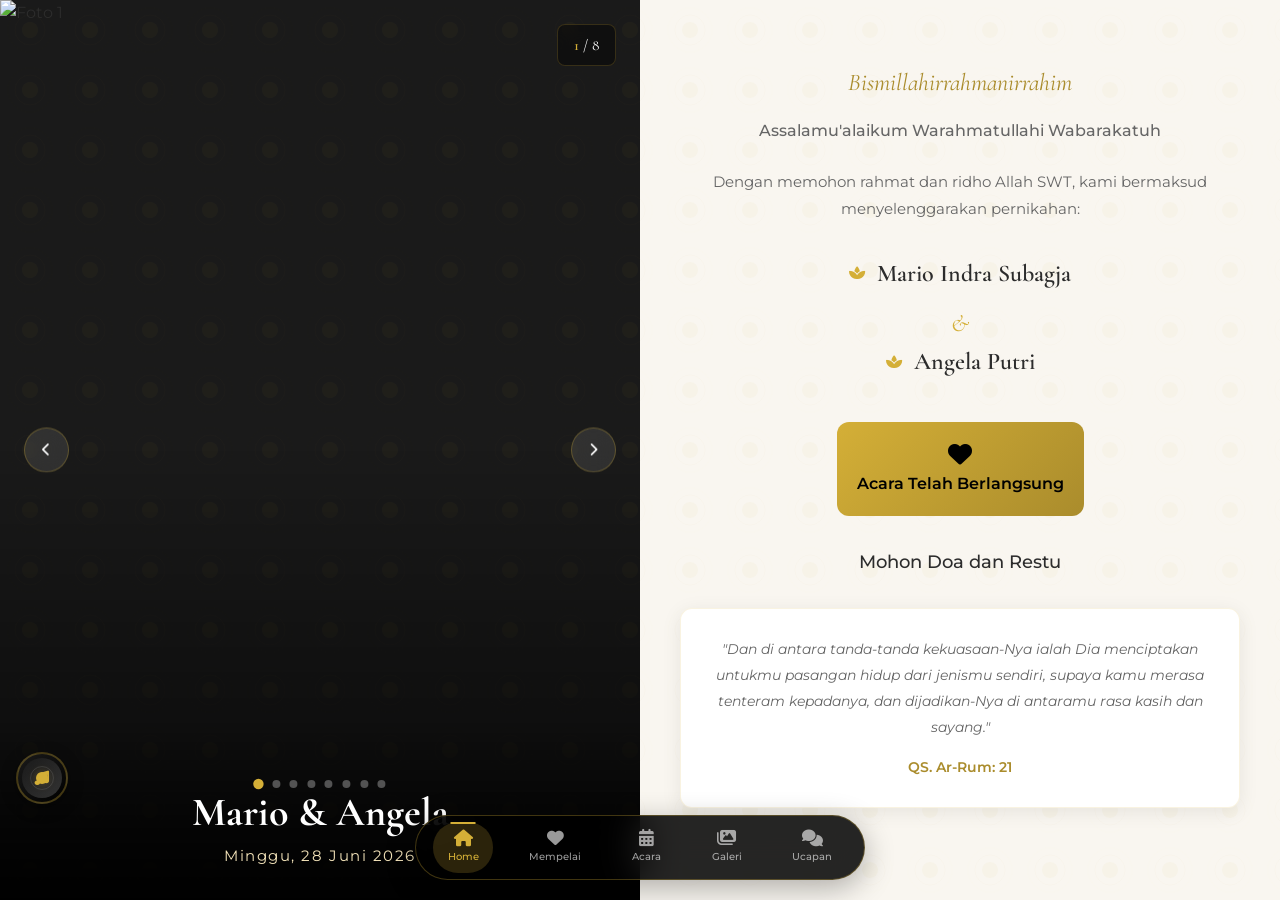
==== dashboard.html @ e8b64705 "Add files via upload" ====
<!doctype html>
<html lang="id">
  <head>
    <meta charset="UTF-8" />
    <meta name="viewport" content="width=device-width, initial-scale=1.0" />
    <title>Undangan Pernikahan - Mario & Angela</title>
    <link rel="preconnect" href="https://fonts.googleapis.com" />
    <link rel="preconnect" href="https://fonts.gstatic.com" crossorigin />
    <link href="https://fonts.googleapis.com/css2?family=Cormorant+Garamond:ital,wght@0,400;0,500;0,600;0,700;1,400;1,500&family=Montserrat:wght@300;400;500;600&display=swap" rel="stylesheet" />
    <link rel="stylesheet" href="https://cdnjs.cloudflare.com/ajax/libs/font-awesome/6.5.1/css/all.min.css" />
    <link rel="stylesheet" href="style.css" />
  </head>
  <body class="dashboard-page">
    <!-- Split Screen Container -->
    <div class="split-container">
      <!-- LEFT SIDE - SLIDESHOW -->
      <aside class="slideshow-panel">
        <div class="slideshow-container" id="slideshow"></div>

        <!-- Navigation Arrows -->
        <button class="slide-nav slide-prev" id="prevSlide" aria-label="Previous slide">
          <i class="fa-solid fa-chevron-left"></i>
        </button>
        <button class="slide-nav slide-next" id="nextSlide" aria-label="Next slide">
          <i class="fa-solid fa-chevron-right"></i>
        </button>

        <!-- Dots Navigation -->
        <div class="slide-dots" id="slideDots"></div>

        <!-- Slide Counter -->
        <div class="slide-counter" id="slideCounter"><span class="current">1</span> / <span class="total">8</span></div>

        <!-- INFO OVERLAY -->
        <div class="slideshow-info">
          <h2 class="info-names">Mario & Angela</h2>
          <p class="info-date">Minggu, 28 Juni 2026</p>
        </div>

        <!-- Overlay -->
        <div class="slideshow-overlay"></div>
      </aside>

      <!-- RIGHT SIDE - SCROLLABLE CONTENT -->
      <main class="content-panel" id="contentPanel">
        <!-- SECTION 1: HOME -->
        <section class="section section-home" id="home">
          <div class="section-inner">
            <div class="home-header reveal">
              <p class="home-bismillah">Bismillahirrahmanirrahim</p>
              <p class="home-salam">Assalamu'alaikum Warahmatullahi Wabarakatuh</p>
            </div>

            <div class="home-intro reveal reveal-delay-1">
              <p>Dengan memohon rahmat dan ridho Allah SWT, kami bermaksud menyelenggarakan pernikahan:</p>
            </div>

            <div class="home-couple reveal reveal-delay-2">
              <div class="couple-name-item">
                <span class="flower-icon"><i class="fa-solid fa-spa"></i></span>
                <span class="name-text">Mario Indra Subagja</span>
              </div>
              <span class="couple-ampersand">&</span>
              <div class="couple-name-item">
                <span class="flower-icon"><i class="fa-solid fa-spa"></i></span>
                <span class="name-text">Angela Putri</span>
              </div>
            </div>

            <div class="home-countdown reveal reveal-delay-3" id="countdown">
              <div class="countdown-item">
                <span class="countdown-value" id="countDays">00</span>
                <span class="countdown-label">Hari</span>
              </div>
              <div class="countdown-item">
                <span class="countdown-value" id="countHours">00</span>
                <span class="countdown-label">Jam</span>
              </div>
              <div class="countdown-item">
                <span class="countdown-value" id="countMinutes">00</span>
                <span class="countdown-label">Menit</span>
              </div>
              <div class="countdown-item">
                <span class="countdown-value" id="countSeconds">00</span>
                <span class="countdown-label">Detik</span>
              </div>
            </div>

            <div class="home-restu reveal reveal-delay-4">
              <p class="restu-text">Mohon Doa dan Restu</p>
            </div>

            <div class="home-verse reveal reveal-delay-5">
              <blockquote>
                <p>"Dan di antara tanda-tanda kekuasaan-Nya ialah Dia menciptakan untukmu pasangan hidup dari jenismu sendiri, supaya kamu merasa tenteram kepadanya, dan dijadikan-Nya di antaramu rasa kasih dan sayang."</p>
                <cite>QS. Ar-Rum: 21</cite>
              </blockquote>
            </div>
          </div>
        </section>

        <!-- SECTION 2: MEMPELAI (VERTICAL LAYOUT) -->
        <section class="section section-couple" id="couple">
          <div class="section-inner">
            <h2 class="section-title reveal">Mempelai</h2>

            <!-- Mempelai Pria -->
            <div class="couple-vertical reveal reveal-delay-1">
              <h3 class="couple-name">MARIO INDRA SUBAGJA</h3>
              <p class="couple-parents">Putra dari</p>
              <p class="couple-parents">Bapak Hendra Subagja <span class="ampersand">&</span> Ibu Dewi Sartika</p>
              <p class="couple-sibling">Anak ke-1 dari 2 bersaudara</p>
              <div class="couple-photo-wrapper">
                <div class="couple-photo">
                  <img src="https://images.unsplash.com/photo-1507003211169-0a1dd7228f2d?w=300&h=300&fit=crop&crop=face" alt="Mario Indra Subagja" loading="lazy" />
                </div>
              </div>
            </div>

            <!-- Flower Divider -->
            <div class="couple-divider reveal reveal-delay-2">
              <i class="fa-solid fa-spa"></i>
            </div>

            <!-- Mempelai Wanita -->
            <div class="couple-vertical reveal reveal-delay-3">
              <h3 class="couple-name">ANGELA PUTRI</h3>
              <p class="couple-parents">Putri dari</p>
              <p class="couple-parents">Bapak Budiman <span class="ampersand">&</span> Ibu Ratna Sari</p>
              <p class="couple-sibling">Anak ke-1 dari 2 bersaudara</p>
              <div class="couple-photo-wrapper">
                <div class="couple-photo">
                  <img src="https://images.unsplash.com/photo-1494790108377-be9c29b29330?w=300&h=300&fit=crop&crop=face" alt="Angela Putri" loading="lazy" />
                </div>
              </div>
            </div>
          </div>
        </section>

        <!-- SECTION 3: ACARA -->
        <section class="section section-events" id="events">
          <div class="section-inner">
            <h2 class="section-title reveal">Jadwal Acara</h2>

            <div class="events-grid">
              <!-- Akad Nikah -->
              <div class="event-card reveal reveal-delay-1">
                <div class="event-icon">
                  <i class="fa-solid fa-mosque"></i>
                </div>
                <h3 class="event-name">Akad Nikah</h3>
                <div class="event-detail">
                  <p><i class="fa-regular fa-calendar"></i> Minggu</p>
                  <p class="event-date">28 Juni 2026</p>
                  <p><i class="fa-regular fa-clock"></i> 06:00 - 10:00 WIB</p>
                  <p><i class="fa-solid fa-location-dot"></i> Gedung Serbaguna Jakarta</p>
                </div>
                <div class="event-dress"><i class="fa-solid fa-shirt"></i> Busana Muslim / Sopan</div>
                <a href="https://calendar.google.com/calendar/render?action=TEMPLATE&text=Akad+Nikah+Mario+%26+Angela&dates=20260628T010000Z/20260628T030000Z" target="_blank" class="btn-secondary">
                  <i class="fa-regular fa-calendar-plus"></i>
                  <span>Google Calendar</span>
                </a>
              </div>

              <!-- Resepsi -->
              <div class="event-card reveal reveal-delay-2">
                <div class="event-icon">
                  <i class="fa-solid fa-champagne-glasses"></i>
                </div>
                <h3 class="event-name">Resepsi</h3>
                <div class="event-detail">
                  <p><i class="fa-regular fa-calendar"></i> Minggu</p>
                  <p class="event-date">28 Juni 2026</p>
                  <p><i class="fa-regular fa-clock"></i> 10:00 - Selesai WIB</p>
                  <p><i class="fa-solid fa-location-dot"></i> Gedung Serbaguna Jakarta</p>
                </div>
                <div class="event-dress"><i class="fa-solid fa-shirt"></i> Busana Muslim / Sopan</div>
                <a href="https://calendar.google.com/calendar/render?action=TEMPLATE&text=Resepsi+Pernikahan+Mario+%26+Angela&dates=20260628T030000Z/20260628T070000Z" target="_blank" class="btn-secondary">
                  <i class="fa-regular fa-calendar-plus"></i>
                  <span>Google Calendar</span>
                </a>
              </div>
            </div>
          </div>
        </section>

        <!-- SECTION 4: GALLERY (MASONRY) -->
        <section class="section section-gallery" id="gallery">
          <div class="section-inner">
            <h2 class="section-title reveal">Galeri Foto</h2>

            <div class="gallery-masonry reveal reveal-delay-1" id="galleryGrid"></div>
          </div>
        </section>

        <!-- SECTION 5: RSVP & UCAPAN -->
        <section class="section section-rsvp" id="rsvp">
          <div class="section-inner">
            <h2 class="section-title reveal">Ucapan & Konfirmasi</h2>

            <!-- RSVP Form -->
            <form class="rsvp-form reveal reveal-delay-1" id="rsvpForm">
              <div class="form-group">
                <input type="text" id="guestName" name="guestName" placeholder=" " required minlength="3" />
                <label for="guestName">Nama Lengkap</label>
              </div>

              <div class="form-group">
                <select id="attendance" name="attendance" required>
                  <option value="" disabled selected></option>
                  <option value="Hadir">Hadir</option>
                  <option value="Tidak Hadir">Tidak Hadir</option>
                  <option value="Masih Ragu">Masih Ragu</option>
                </select>
                <label for="attendance">Konfirmasi Kehadiran</label>
              </div>

              <div class="form-group">
                <textarea id="message" name="message" rows="4" placeholder=" " required></textarea>
                <label for="message">Ucapan & Doa</label>
              </div>

              <button type="submit" class="btn-whatsapp">
                <i class="fa-brands fa-whatsapp"></i>
                <span>Kirim via WhatsApp</span>
              </button>
            </form>

            <!-- Wishes List -->
            <div class="wishes-container reveal reveal-delay-2">
              <h3 class="wishes-title">Ucapan Terbaru</h3>
              <div class="wishes-list" id="wishesList"></div>
            </div>
          </div>
        </section>

        <!-- SECTION 6: LOCATION -->
        <section class="section section-location" id="location">
          <div class="section-inner">
            <h2 class="section-title reveal">Lokasi Acara</h2>

            <div class="location-card reveal reveal-delay-1">
              <div class="location-address">
                <h3><i class="fa-solid fa-map-marker-alt"></i> Gedung Serbaguna Jakarta</h3>
                <p>Jl. Gatot Subroto No. 123<br />Jakarta Selatan<br />DKI Jakarta</p>
              </div>

              <div class="location-info">
                <div class="info-item">
                  <i class="fa-solid fa-car"></i>
                  <span>Tersedia area parkir luas</span>
                </div>
                <div class="info-item">
                  <i class="fa-solid fa-road"></i>
                  <span>Akses mudah dijangkau</span>
                </div>
              </div>

              <div class="location-map">
                <iframe
                  src="https://www.google.com/maps/embed?pb=!1m18!1m12!1m3!1d3966.2902766890176!2d106.79883247499241!3d-6.224338993769807!2m3!1f0!2f0!3f0!3m2!1i1024!2i768!4f13.1!3m3!1m2!1s0x2e69f14e0e7a77a3%3A0x5027a76e356a2d0!2sJl.%20Gatot%20Subroto%2C%20Jakarta!5e0!3m2!1sid!2sid!4v1700000000000!5m2!1sid!2sid"
                  width="100%"
                  height="250"
                  style="border: 0; border-radius: 12px"
                  allowfullscreen=""
                  loading="lazy"
                  referrerpolicy="no-referrer-when-downgrade"
                ></iframe>
              </div>

              <a href="#" id="mapsLink" target="_blank" class="btn-primary btn-full">
                <i class="fa-solid fa-directions"></i>
                <span>Buka di Google Maps</span>
              </a>
            </div>
          </div>
        </section>

        <!-- FOOTER -->
        <footer class="dashboard-footer">
          <div class="footer-content">
            <p class="footer-thanks">Terima kasih atas doa dan restunya</p>
            <p class="footer-names">Mario & Angela</p>
            <p class="footer-year">2026</p>
          </div>
        </footer>
      </main>
    </div>

    <!-- Music Player -->
    <div class="music-player" id="musicPlayer">
      <button class="music-btn" id="musicToggle" aria-label="Toggle music">
        <div class="vinyl-disc">
          <div class="vinyl-groove"></div>
          <div class="vinyl-center"></div>
        </div>
        <i class="fa-solid fa-music music-icon" id="musicIcon"></i>
      </button>
    </div>

    <!-- Audio Element -->
    <audio id="bgMusic" loop>
      <source src="https://www.soundhelix.com/examples/mp3/SoundHelix-Song-1.mp3" type="audio/mpeg" />
    </audio>

    <!-- Lightbox -->
    <div class="lightbox" id="lightbox">
      <button class="lightbox-close" id="lightboxClose">
        <i class="fa-solid fa-xmark"></i>
      </button>
      <button class="lightbox-nav lightbox-prev" id="lightboxPrev">
        <i class="fa-solid fa-chevron-left"></i>
      </button>
      <img src="" alt="Gallery Image" id="lightboxImg" />
      <button class="lightbox-nav lightbox-next" id="lightboxNext">
        <i class="fa-solid fa-chevron-right"></i>
      </button>
    </div>

    <!-- BOTTOM NAVIGATION -->
    <nav class="bottom-nav" id="bottomNav">
      <a href="#home" class="nav-item active" data-target="home">
        <i class="fa-solid fa-house"></i>
        <span>Home</span>
      </a>
      <a href="#couple" class="nav-item" data-target="couple">
        <i class="fa-solid fa-heart"></i>
        <span>Mempelai</span>
      </a>
      <a href="#events" class="nav-item" data-target="events">
        <i class="fa-solid fa-calendar-days"></i>
        <span>Acara</span>
      </a>
      <a href="#gallery" class="nav-item" data-target="gallery">
        <i class="fa-solid fa-images"></i>
        <span>Galeri</span>
      </a>
      <a href="#rsvp" class="nav-item" data-target="rsvp">
        <i class="fa-solid fa-comments"></i>
        <span>Ucapan</span>
      </a>
    </nav>

    <script src="script.js"></script>
  </body>
</html>
---- style.css ----
/* ========================================
   CSS VARIABLES
======================================== */
:root {
  --gold: #d4af37;
  --gold-light: #f4e4ba;
  --gold-dark: #aa8c2c;
  --gold-glow: rgba(212, 175, 55, 0.3);

  --blush: #f5e6e8;
  --blush-dark: #f0d4d4;
  --cream: #f9f6f0;
  --cream-dark: #f0ebe0;

  --white: #ffffff;
  --charcoal: #2c2c2c;
  --gray: #666666;
  --gray-light: #999999;
  --dark: #1a1a1a;

  --shadow-soft: 0 4px 20px rgba(0, 0, 0, 0.08);
  --shadow-medium: 0 8px 30px rgba(0, 0, 0, 0.12);
  --shadow-gold: 0 4px 20px rgba(212, 175, 55, 0.25);

  --radius-sm: 8px;
  --radius-md: 12px;
  --radius-lg: 16px;
  --radius-xl: 24px;

  --transition-fast: 0.2s ease;
  --transition-normal: 0.3s ease;
  --transition-slow: 0.5s ease;
}

/* ========================================
   RESET & BASE STYLES
======================================== */
*,
*::before,
*::after {
  margin: 0;
  padding: 0;
  box-sizing: border-box;
}

html {
  scroll-behavior: smooth;
}

body {
  font-family: "Montserrat", sans-serif;
  font-weight: 400;
  line-height: 1.6;
  color: var(--charcoal);
  background-color: var(--white);
  overflow-x: hidden;
}

h1,
h2,
h3,
h4,
h5,
h6 {
  font-family: "Cormorant Garamond", serif;
  font-weight: 600;
  line-height: 1.2;
}

img {
  max-width: 100%;
  height: auto;
  display: block;
}

a {
  text-decoration: none;
  color: inherit;
  transition: var(--transition-normal);
}

button {
  font-family: inherit;
  cursor: pointer;
  border: none;
  background: none;
}

input,
textarea,
select {
  font-family: inherit;
  font-size: inherit;
}

/* ========================================
   COVER PAGE (INDEX.HTML)
======================================== */
.cover-page {
  min-height: 100vh;
  display: flex;
  align-items: center;
  justify-content: center;
  background: linear-gradient(135deg, var(--blush) 0%, var(--blush-dark) 100%);
  position: relative;
  overflow: hidden;
}

/* Flower Decorations SVG */
.flower-decor {
  position: absolute;
  width: 250px;
  height: 250px;
  background-size: contain;
  background-repeat: no-repeat;
  opacity: 0.7;
  pointer-events: none;
  z-index: 1;
}

.flower-top-left {
  top: -30px;
  left: -30px;
  background-image: url("data:image/svg+xml,%3Csvg xmlns='http://www.w3.org/2000/svg' viewBox='0 0 200 200'%3E%3Cg fill='%23D4AF37' opacity='0.4'%3E%3Cpath d='M100 20c-15 30-5 60 20 80-25-5-55 5-80 30 30-15 60-5 80 20-5-25 5-55 30-80-15 30-5 60 20 80-25-5-55 5-80 30 30-15 60-5 80 20'/%3E%3Ccircle cx='100' cy='100' r='15'/%3E%3C/g%3E%3C/svg%3E");
  transform: rotate(-15deg);
}

.flower-bottom-right {
  bottom: -30px;
  right: -30px;
  background-image: url("data:image/svg+xml,%3Csvg xmlns='http://www.w3.org/2000/svg' viewBox='0 0 200 200'%3E%3Cg fill='%23D4AF37' opacity='0.4'%3E%3Cpath d='M100 20c-15 30-5 60 20 80-25-5-55 5-80 30 30-15 60-5 80 20-5-25 5-55 30-80-15 30-5 60 20 80-25-5-55 5-80 30 30-15 60-5 80 20'/%3E%3Ccircle cx='100' cy='100' r='15'/%3E%3C/g%3E%3C/svg%3E");
  transform: rotate(165deg);
}

.cover-container {
  position: relative;
  z-index: 10;
  text-align: center;
  padding: 2rem;
  width: 100%;
  max-width: 500px;
  margin: auto;
}

.cover-content {
  padding: 3rem 2.5rem;
  animation: fadeSlideUp 1s ease-out forwards;
}

@keyframes fadeSlideUp {
  from {
    opacity: 0;
    transform: translateY(40px);
  }
  to {
    opacity: 1;
    transform: translateY(0);
  }
}

.cover-save-date {
  font-size: 12px;
  letter-spacing: 4px;
  text-transform: uppercase;
  color: var(--gray);
  margin-bottom: 1.5rem;
  font-weight: 500;
}

.cover-names {
  font-size: clamp(2.5rem, 8vw, 4rem);
  font-weight: 700;
  color: var(--charcoal);
  margin-bottom: 1rem;
  letter-spacing: 0.05em;
}

.cover-date {
  font-family: "Cormorant Garamond", serif;
  font-size: clamp(2rem, 6vw, 3rem);
  font-weight: 700;
  color: var(--gold);
  margin-bottom: 1.5rem;
}

.cover-details {
  margin-bottom: 2rem;
}

.cover-time,
.cover-location {
  font-size: 0.95rem;
  color: var(--gray);
  margin-bottom: 0.5rem;
  display: flex;
  align-items: center;
  justify-content: center;
  gap: 0.5rem;
}

.cover-time i,
.cover-location i {
  color: var(--gold);
  font-size: 0.9rem;
}

.cover-divider {
  display: flex;
  align-items: center;
  justify-content: center;
  gap: 1rem;
  margin-bottom: 2rem;
}

.divider-line {
  width: 40px;
  height: 1px;
  background: var(--gold);
}

.divider-icon {
  color: var(--gold);
  font-size: 1rem;
}

.btn-open-invitation {
  display: inline-flex;
  align-items: center;
  gap: 0.75rem;
  padding: 1rem 2.5rem;
  background: linear-gradient(135deg, var(--gold) 0%, var(--gold-dark) 100%);
  color: #000;
  font-size: 0.95rem;
  font-weight: 600;
  border-radius: 50px;
  box-shadow: var(--shadow-gold);
  transition: all var(--transition-normal);
  position: relative;
  overflow: hidden;
}

.btn-open-invitation::before {
  content: "";
  position: absolute;
  top: 0;
  left: -100%;
  width: 100%;
  height: 100%;
  background: linear-gradient(90deg, transparent, rgba(255, 255, 255, 0.4), transparent);
  transition: left 0.5s ease;
}

.btn-open-invitation:hover::before {
  left: 100%;
}

.btn-open-invitation:hover {
  transform: translateY(-3px);
  box-shadow: 0 8px 25px rgba(212, 175, 55, 0.4);
}

/* ========================================
   DASHBOARD PAGE
======================================== */
.dashboard-page {
  overflow: hidden;
}

.split-container {
  height: 100vh;
  display: flex;
  width: 100%;
  overflow: hidden;
}

/* ========================================
   SLIDESHOW PANEL (LEFT SIDE)
======================================== */
.slideshow-panel {
  width: 50%;
  height: 100vh;
  position: relative;
  flex-shrink: 0;
  background: var(--dark);
  overflow: hidden;
}

.slideshow-container {
  width: 100%;
  height: 100%;
  position: relative;
}

.slide {
  position: absolute;
  inset: 0;
  opacity: 0;
  transition: opacity 1s ease;
}

.slide.active {
  opacity: 1;
}

.slide img {
  width: 100%;
  height: 100%;
  object-fit: cover;
  object-position: center;
  animation: kenBurns 12s ease-in-out infinite alternate;
}

@keyframes kenBurns {
  0% {
    transform: scale(1);
  }
  100% {
    transform: scale(1.1);
  }
}

.slideshow-overlay {
  position: absolute;
  inset: 0;
  background: linear-gradient(to top, rgba(0, 0, 0, 0.7) 0%, transparent 50%);
  z-index: 2;
}

.slide-nav {
  position: absolute;
  top: 50%;
  transform: translateY(-50%);
  width: 45px;
  height: 45px;
  background: rgba(255, 255, 255, 0.1);
  backdrop-filter: blur(10px);
  border: 1px solid rgba(212, 175, 55, 0.3);
  border-radius: 50%;
  color: var(--white);
  font-size: 0.85rem;
  display: flex;
  align-items: center;
  justify-content: center;
  transition: all var(--transition-normal);
  z-index: 10;
}

.slide-nav:hover {
  background: rgba(212, 175, 55, 0.2);
  border-color: var(--gold);
}

.slide-prev {
  left: 1.5rem;
}
.slide-next {
  right: 1.5rem;
}

.slide-dots {
  position: absolute;
  bottom: 7rem;
  left: 50%;
  transform: translateX(-50%);
  display: flex;
  gap: 0.6rem;
  z-index: 10;
}

.slide-dot {
  width: 8px;
  height: 8px;
  background: rgba(255, 255, 255, 0.3);
  border-radius: 50%;
  cursor: pointer;
  transition: all var(--transition-normal);
  border: none;
}

.slide-dot.active {
  background: var(--gold);
  transform: scale(1.3);
}

.slide-counter {
  position: absolute;
  top: 1.5rem;
  right: 1.5rem;
  font-family: "Cormorant Garamond", serif;
  font-size: 0.95rem;
  color: var(--white);
  background: rgba(0, 0, 0, 0.4);
  backdrop-filter: blur(10px);
  padding: 0.5rem 1rem;
  border-radius: var(--radius-sm);
  border: 1px solid rgba(212, 175, 55, 0.2);
  z-index: 10;
}

.slide-counter .current {
  color: var(--gold);
  font-weight: 600;
}

.slideshow-info {
  position: absolute;
  bottom: 0;
  left: 0;
  width: 100%;
  padding: 4rem 2rem 2rem;
  background: linear-gradient(to top, rgba(0, 0, 0, 0.9) 0%, transparent 100%);
  z-index: 5;
  text-align: center;
}

.slideshow-info .info-names {
  font-family: "Cormorant Garamond", serif;
  font-size: clamp(1.75rem, 3.5vw, 2.5rem);
  font-weight: 700;
  margin-bottom: 0.5rem;
  color: var(--white);
}

.slideshow-info .info-date {
  font-size: 0.95rem;
  letter-spacing: 0.1em;
  color: var(--gold-light);
}

/* ========================================
   CONTENT PANEL (RIGHT SIDE) - WITH PATTERN
======================================== */
.content-panel {
  width: 50%;
  height: 100vh;
  background-color: var(--cream);
  overflow-y: auto;
  overflow-x: hidden;
  scroll-behavior: smooth;
  display: flex;
  flex-direction: column;
  position: relative;
}

/* FLOWER PATTERN BACKGROUND */
.content-panel::before {
  content: "";
  position: fixed;
  inset: 0;
  background-image: url("data:image/svg+xml,%3Csvg xmlns='http://www.w3.org/2000/svg' width='60' height='60' viewBox='0 0 60 60'%3E%3Ccircle cx='30' cy='30' r='8' fill='%23D4AF37' fill-opacity='0.04'/%3E%3Ccircle cx='30' cy='30' r='15' fill='none' stroke='%23D4AF37' stroke-opacity='0.04' stroke-width='0.5'/%3E%3Ccircle cx='30' cy='30' r='22' fill='none' stroke='%23D4AF37' stroke-opacity='0.02' stroke-width='0.3'/%3E%3C/svg%3E");
  background-repeat: repeat;
  pointer-events: none;
  z-index: 0;
}

.section {
  padding: 4rem 2.5rem;
  flex-shrink: 0;
  display: flex;
  flex-direction: column;
  justify-content: center;
  position: relative;
  z-index: 1;
}

.section-inner {
  max-width: 560px;
  margin: 0 auto;
  width: 100%;
}

.section-title {
  font-size: clamp(1.75rem, 4vw, 2.25rem);
  text-align: center;
  margin-bottom: 2.5rem;
  color: var(--charcoal);
  position: relative;
}

.section-title::after {
  content: "";
  display: block;
  width: 50px;
  height: 2px;
  background: linear-gradient(to right, transparent, var(--gold), transparent);
  margin: 0.75rem auto 0;
}

/* ========================================
   HOME SECTION
======================================== */
.section-home {
  text-align: center;
}

.home-bismillah {
  font-family: "Cormorant Garamond", serif;
  font-size: 1.5rem;
  color: var(--gold-dark);
  margin-bottom: 1rem;
  font-style: italic;
}

.home-salam {
  font-size: 1rem;
  color: var(--gray);
  margin-bottom: 1.5rem;
  font-weight: 500;
}

.home-intro {
  margin-bottom: 2rem;
}

.home-intro p {
  font-size: 0.95rem;
  color: var(--gray);
  line-height: 1.8;
}

.home-couple {
  margin-bottom: 2.5rem;
}

.couple-name-item {
  display: flex;
  align-items: center;
  justify-content: center;
  gap: 0.75rem;
  margin-bottom: 0.75rem;
}

.flower-icon {
  color: var(--gold);
  font-size: 0.9rem;
}

.name-text {
  font-family: "Cormorant Garamond", serif;
  font-size: 1.5rem;
  font-weight: 600;
  color: var(--charcoal);
}

.couple-ampersand {
  font-family: "Cormorant Garamond", serif;
  font-size: 1.5rem;
  color: var(--gold);
  font-style: italic;
  margin: 0.5rem 0;
}

/* Countdown */
.home-countdown {
  display: flex;
  justify-content: center;
  gap: 0.75rem;
  margin-bottom: 2rem;
  flex-wrap: wrap;
}

.countdown-item {
  display: flex;
  flex-direction: column;
  align-items: center;
  background: var(--white);
  padding: 1.25rem 1rem;
  border-radius: var(--radius-md);
  box-shadow: var(--shadow-soft);
  min-width: 70px;
  border: 1px solid rgba(212, 175, 55, 0.2);
}

.countdown-value {
  font-family: "Cormorant Garamond", serif;
  font-size: 2rem;
  font-weight: 700;
  color: var(--gold-dark);
  line-height: 1;
}

.countdown-label {
  font-size: 0.65rem;
  color: var(--gray-light);
  text-transform: uppercase;
  letter-spacing: 0.1em;
  margin-top: 0.35rem;
}

.home-restu {
  margin-bottom: 2rem;
}

.restu-text {
  font-size: 1.1rem;
  color: var(--charcoal);
  font-weight: 500;
}

.home-verse {
  background: var(--white);
  padding: 1.75rem 2rem;
  border-radius: var(--radius-md);
  box-shadow: var(--shadow-soft);
  border: 1px solid rgba(212, 175, 55, 0.15);
}

.home-verse blockquote p {
  font-style: italic;
  color: var(--gray);
  line-height: 1.8;
  font-size: 0.9rem;
}

.home-verse cite {
  display: block;
  margin-top: 1rem;
  font-style: normal;
  color: var(--gold-dark);
  font-weight: 600;
  font-size: 0.85rem;
}

/* ========================================
   COUPLE SECTION - VERTICAL LAYOUT
======================================== */
.section-couple {
  text-align: center;
}

.couple-vertical {
  margin-bottom: 2rem;
}

.couple-vertical .couple-name {
  font-size: 1.4rem;
  font-weight: 700;
  color: var(--charcoal);
  margin-bottom: 0.75rem;
  letter-spacing: 0.05em;
}

.couple-vertical .couple-parents {
  font-size: 0.9rem;
  color: var(--gray);
  margin-bottom: 0.35rem;
}

.couple-vertical .couple-parents .ampersand {
  color: var(--gold);
  font-family: "Cormorant Garamond", serif;
  font-style: italic;
  font-weight: 600;
}

.couple-vertical .couple-sibling {
  font-size: 0.8rem;
  color: var(--gray-light);
  margin-bottom: 1.25rem;
}

.couple-photo-wrapper {
  display: flex;
  justify-content: center;
}

.couple-photo {
  width: 130px;
  height: 130px;
  border-radius: 50%;
  overflow: hidden;
  border: 4px solid var(--gold);
  outline: 2px solid var(--gold-light);
  outline-offset: 4px;
  box-shadow: 0 5px 20px rgba(212, 175, 55, 0.25);
}

.couple-photo img {
  width: 100%;
  height: 100%;
  object-fit: cover;
}

.couple-divider {
  color: var(--gold);
  font-size: 1.25rem;
  margin: 1.5rem 0;
  opacity: 0.6;
}

/* ========================================
   EVENTS SECTION
======================================== */
.section-events {
  background: transparent;
}

.events-grid {
  display: grid;
  grid-template-columns: 1fr 1fr;
  gap: 1.5rem;
}

.event-card {
  background: var(--white);
  padding: 2rem 1.5rem;
  border-radius: var(--radius-md);
  box-shadow: var(--shadow-soft);
  text-align: center;
  transition: all var(--transition-normal);
  border: 1px solid rgba(212, 175, 55, 0.15);
}

.event-card:hover {
  transform: translateY(-3px);
  box-shadow: var(--shadow-medium);
}

.event-icon {
  width: 60px;
  height: 60px;
  margin: 0 auto 1rem;
  background: linear-gradient(135deg, var(--gold) 0%, var(--gold-dark) 100%);
  border-radius: 50%;
  display: flex;
  align-items: center;
  justify-content: center;
  color: var(--white);
  font-size: 1.35rem;
  box-shadow: 0 0 15px var(--gold-glow);
}

.event-name {
  font-size: 1.25rem;
  color: var(--charcoal);
  margin-bottom: 1rem;
}

.event-detail {
  margin-bottom: 1rem;
}

.event-detail p {
  font-size: 0.85rem;
  color: var(--gray);
  margin-bottom: 0.4rem;
  display: flex;
  align-items: center;
  justify-content: center;
  gap: 0.4rem;
}

.event-detail .event-date {
  font-weight: 600;
  color: var(--charcoal);
  font-size: 0.95rem;
}

.event-detail i {
  color: var(--gold);
  font-size: 0.8rem;
  width: 14px;
}

.event-dress {
  font-size: 0.75rem;
  color: var(--gold-dark);
  background: rgba(212, 175, 55, 0.1);
  padding: 0.5rem 1rem;
  border-radius: 50px;
  margin-bottom: 1rem;
  display: inline-flex;
  align-items: center;
  gap: 0.4rem;
}

/* ========================================
   GALLERY SECTION - MASONRY LAYOUT
======================================== */
.section-gallery {
  background: transparent;
}

.gallery-masonry {
  column-count: 3;
  column-gap: 1rem;
}

.gallery-item {
  break-inside: avoid;
  margin-bottom: 1rem;
  position: relative;
  border-radius: var(--radius-md);
  overflow: hidden;
  cursor: pointer;
  box-shadow: var(--shadow-soft);
}

.gallery-item img {
  width: 100%;
  height: auto;
  display: block;
  border-radius: var(--radius-md);
  transition: all var(--transition-slow);
}

.gallery-item::before {
  content: "";
  position: absolute;
  inset: 0;
  background: rgba(0, 0, 0, 0);
  z-index: 1;
  transition: background var(--transition-normal);
  border-radius: var(--radius-md);
}

.gallery-item:hover {
  transform: scale(1.02);
  box-shadow: var(--shadow-medium);
}

.gallery-item:hover::before {
  background: rgba(0, 0, 0, 0.15);
}

.gallery-item:hover img {
  filter: brightness(1.05);
}

.gallery-item::after {
  content: "\f00e";
  font-family: "Font Awesome 6 Free";
  font-weight: 900;
  position: absolute;
  top: 50%;
  left: 50%;
  transform: translate(-50%, -50%) scale(0);
  color: var(--white);
  font-size: 1.25rem;
  z-index: 2;
  transition: transform var(--transition-normal);
}

.gallery-item:hover::after {
  transform: translate(-50%, -50%) scale(1);
}

/* ========================================
   RSVP SECTION
======================================== */
.section-rsvp {
  background: transparent;
}

.rsvp-form {
  background: var(--white);
  padding: 2rem;
  border-radius: var(--radius-md);
  box-shadow: var(--shadow-soft);
  margin-bottom: 2rem;
  border: 1px solid rgba(212, 175, 55, 0.15);
}

.form-group {
  margin-bottom: 1.5rem;
  position: relative;
}

.form-group label {
  position: absolute;
  left: 1rem;
  top: 1rem;
  font-size: 0.9rem;
  color: var(--gray-light);
  transition: all var(--transition-normal);
  pointer-events: none;
  padding: 0 0.5rem;
}

.form-group input,
.form-group select,
.form-group textarea {
  width: 100%;
  padding: 1rem;
  border: 2px solid #e0e0e0;
  border-radius: var(--radius-sm);
  font-size: 0.95rem;
  color: var(--charcoal);
  background: var(--white);
  transition: all var(--transition-normal);
}

.form-group input:focus,
.form-group select:focus,
.form-group textarea:focus {
  outline: none;
  border-color: var(--gold);
  box-shadow: 0 0 0 3px rgba(212, 175, 55, 0.1);
}

.form-group input:focus + label,
.form-group input:not(:placeholder-shown) + label,
.form-group textarea:focus + label,
.form-group textarea:not(:placeholder-shown) + label,
.form-group select:focus + label,
.form-group select:valid + label {
  top: -0.6rem;
  left: 0.75rem;
  font-size: 0.75rem;
  color: var(--gold-dark);
  background: var(--white);
}

.form-group textarea {
  resize: vertical;
  min-height: 100px;
}

.btn-whatsapp {
  width: 100%;
  padding: 1rem;
  background: linear-gradient(135deg, #25d366 0%, #128c7e 100%);
  color: var(--white);
  font-size: 0.95rem;
  font-weight: 600;
  border-radius: var(--radius-sm);
  box-shadow: 0 4px 15px rgba(37, 211, 102, 0.3);
  transition: all var(--transition-normal);
  display: flex;
  align-items: center;
  justify-content: center;
  gap: 0.5rem;
  border: none;
  cursor: pointer;
}

.btn-whatsapp:hover {
  transform: translateY(-2px);
  box-shadow: 0 6px 20px rgba(37, 211, 102, 0.4);
}

/* Wishes */
.wishes-container {
  background: var(--white);
  padding: 1.5rem;
  border-radius: var(--radius-md);
  box-shadow: var(--shadow-soft);
  border: 1px solid rgba(212, 175, 55, 0.15);
}

.wishes-title {
  font-size: 1rem;
  color: var(--charcoal);
  margin-bottom: 1rem;
  padding-bottom: 0.75rem;
  border-bottom: 2px solid var(--cream);
}

.wishes-list {
  max-height: 350px;
  overflow-y: auto;
}

.wish-item {
  padding: 1rem;
  background: var(--cream);
  border-radius: var(--radius-sm);
  margin-bottom: 0.75rem;
  border-left: 3px solid var(--gold);
}

.wish-header {
  display: flex;
  justify-content: space-between;
  align-items: center;
  margin-bottom: 0.5rem;
}

.wish-avatar {
  display: flex;
  align-items: center;
  gap: 0.5rem;
}

.wish-avatar-icon {
  width: 32px;
  height: 32px;
  background: linear-gradient(135deg, var(--gold) 0%, var(--gold-dark) 100%);
  border-radius: 50%;
  display: flex;
  align-items: center;
  justify-content: center;
  color: var(--white);
  font-size: 0.75rem;
  font-weight: 600;
}

.wish-name {
  font-weight: 600;
  color: var(--charcoal);
  font-size: 0.85rem;
}

.wish-time {
  font-size: 0.65rem;
  color: var(--gray-light);
}

.wish-attendance {
  font-size: 0.65rem;
  padding: 0.2rem 0.6rem;
  border-radius: 50px;
  font-weight: 500;
}

.wish-attendance.hadir {
  background: #d4edda;
  color: #155724;
}
.wish-attendance.tidak-hadir {
  background: #f8d7da;
  color: #721c24;
}
.wish-attendance.masih-ragu {
  background: #fff3cd;
  color: #856404;
}

.wish-message {
  font-size: 0.85rem;
  color: var(--gray);
  line-height: 1.6;
}

/* ========================================
   LOCATION SECTION
======================================== */
.section-location {
  background: transparent;
}

.location-card {
  background: var(--white);
  border-radius: var(--radius-md);
  border: 1px solid rgba(212, 175, 55, 0.2);
  padding: 1.75rem;
  box-shadow: var(--shadow-soft);
}

.location-address {
  margin-bottom: 1.25rem;
}

.location-address h3 {
  font-size: 1.1rem;
  color: var(--charcoal);
  margin-bottom: 0.5rem;
  display: flex;
  align-items: center;
  gap: 0.5rem;
}

.location-address h3 i {
  color: var(--gold);
}
.location-address p {
  color: var(--gray);
  line-height: 1.8;
  font-size: 0.9rem;
}

.location-info {
  display: flex;
  flex-wrap: wrap;
  gap: 0.75rem;
  margin-bottom: 1.25rem;
}

.info-item {
  display: flex;
  align-items: center;
  gap: 0.4rem;
  font-size: 0.8rem;
  color: var(--gray);
  background: var(--cream);
  padding: 0.5rem 0.75rem;
  border-radius: var(--radius-sm);
}

.info-item i {
  color: var(--gold);
}

.location-map {
  margin-bottom: 1.25rem;
  border-radius: var(--radius-md);
  overflow: hidden;
}

.btn-primary {
  display: inline-flex;
  align-items: center;
  justify-content: center;
  gap: 0.5rem;
  padding: 1rem 2rem;
  background: linear-gradient(135deg, var(--gold) 0%, var(--gold-dark) 100%);
  color: #000;
  font-size: 0.9rem;
  font-weight: 600;
  border-radius: var(--radius-sm);
  box-shadow: var(--shadow-gold);
  transition: all var(--transition-normal);
  border: none;
  cursor: pointer;
}

.btn-primary:hover {
  transform: translateY(-2px);
  box-shadow: 0 8px 20px rgba(212, 175, 55, 0.4);
}

.btn-full {
  width: 100%;
}

.btn-secondary {
  display: inline-flex;
  align-items: center;
  justify-content: center;
  gap: 0.4rem;
  padding: 0.65rem 1.25rem;
  background: transparent;
  color: var(--gold-dark);
  font-size: 0.8rem;
  font-weight: 500;
  border: 2px solid var(--gold);
  border-radius: var(--radius-sm);
  transition: all var(--transition-normal);
  cursor: pointer;
}

.btn-secondary:hover {
  background: var(--gold);
  color: var(--white);
}

/* ========================================
   FOOTER
======================================== */
.dashboard-footer {
  background: linear-gradient(135deg, var(--dark) 0%, #2a2a2a 100%);
  padding: 3rem 2rem 7rem 2rem;
  text-align: center;
  color: var(--white);
}

.footer-thanks {
  font-size: 0.95rem;
  color: rgba(255, 255, 255, 0.8);
  margin-bottom: 0.5rem;
}

.footer-names {
  font-family: "Cormorant Garamond", serif;
  font-size: 1.5rem;
  color: var(--gold);
  margin-bottom: 0.5rem;
}

.footer-year {
  font-size: 0.85rem;
  color: var(--gray-light);
}

/* ========================================
   MUSIC PLAYER
======================================== */
.music-player {
  position: fixed;
  bottom: 6rem;
  left: 1rem;
  z-index: 1000;
}

.music-btn {
  width: 52px;
  height: 52px;
  background: linear-gradient(135deg, var(--dark) 0%, #000 100%);
  border-radius: 50%;
  display: flex;
  align-items: center;
  justify-content: center;
  color: var(--white);
  box-shadow: 0 4px 15px rgba(0, 0, 0, 0.4);
  transition: all var(--transition-normal);
  position: relative;
  overflow: hidden;
  border: 2px solid rgba(212, 175, 55, 0.3);
}

.vinyl-disc {
  position: absolute;
  inset: 4px;
  border-radius: 50%;
  background: linear-gradient(135deg, #1a1a1a 0%, #333 100%);
  display: flex;
  align-items: center;
  justify-content: center;
  transition: transform 2s linear;
}

.vinyl-groove {
  position: absolute;
  inset: 8px;
  border-radius: 50%;
  border: 1px solid rgba(255, 255, 255, 0.1);
}

.vinyl-center {
  width: 12px;
  height: 12px;
  background: var(--gold);
  border-radius: 50%;
  box-shadow: 0 0 8px var(--gold-glow);
}

.music-icon {
  position: relative;
  z-index: 2;
  color: var(--gold);
  font-size: 0.9rem;
}

.music-btn.playing .vinyl-disc {
  animation: spin 2s linear infinite;
}

@keyframes spin {
  from {
    transform: rotate(0deg);
  }
  to {
    transform: rotate(360deg);
  }
}

.music-btn:hover {
  transform: scale(1.1);
  border-color: var(--gold);
}

/* ========================================
   LIGHTBOX
======================================== */
.lightbox {
  position: fixed;
  inset: 0;
  background: rgba(0, 0, 0, 0.95);
  z-index: 2000;
  display: flex;
  align-items: center;
  justify-content: center;
  opacity: 0;
  visibility: hidden;
  transition: all var(--transition-normal);
}

.lightbox.active {
  opacity: 1;
  visibility: visible;
}

.lightbox-close {
  position: absolute;
  top: 1.5rem;
  right: 1.5rem;
  width: 45px;
  height: 45px;
  background: rgba(255, 255, 255, 0.1);
  border-radius: 50%;
  color: var(--white);
  font-size: 1.1rem;
  display: flex;
  align-items: center;
  justify-content: center;
  transition: all var(--transition-normal);
  border: 1px solid rgba(212, 175, 55, 0.3);
}

.lightbox-close:hover {
  background: rgba(212, 175, 55, 0.3);
  transform: rotate(90deg);
}

.lightbox-nav {
  position: absolute;
  top: 50%;
  transform: translateY(-50%);
  width: 45px;
  height: 45px;
  background: rgba(255, 255, 255, 0.1);
  border-radius: 50%;
  color: var(--white);
  font-size: 0.9rem;
  display: flex;
  align-items: center;
  justify-content: center;
  transition: all var(--transition-normal);
  border: 1px solid rgba(212, 175, 55, 0.3);
}

.lightbox-nav:hover {
  background: rgba(212, 175, 55, 0.3);
}
.lightbox-prev {
  left: 1.5rem;
}
.lightbox-next {
  right: 1.5rem;
}

.lightbox img {
  max-width: 85%;
  max-height: 85vh;
  border-radius: var(--radius-md);
  box-shadow: 0 10px 40px rgba(0, 0, 0, 0.5);
  transform: scale(0.9);
  transition: transform var(--transition-normal);
}

.lightbox.active img {
  transform: scale(1);
}

/* ========================================
   BOTTOM NAVIGATION
======================================== */
.bottom-nav {
  position: fixed;
  bottom: 1.25rem;
  left: 50%;
  transform: translateX(-50%);
  width: 90%;
  max-width: 450px;
  background: rgba(0, 0, 0, 0.85);
  backdrop-filter: blur(20px);
  -webkit-backdrop-filter: blur(20px);
  border: 1px solid rgba(212, 175, 55, 0.3);
  border-radius: 50px;
  padding: 0.4rem;
  display: flex;
  justify-content: space-around;
  align-items: center;
  box-shadow: 0 8px 30px rgba(0, 0, 0, 0.3);
  z-index: 1000;
}

.nav-item {
  display: flex;
  flex-direction: column;
  align-items: center;
  padding: 0.5rem 0.9rem;
  color: rgba(255, 255, 255, 0.6);
  font-size: 0.6rem;
  font-weight: 500;
  border-radius: 25px;
  transition: all 0.3s ease;
  text-decoration: none;
  position: relative;
}

.nav-item i {
  font-size: 1.05rem;
  margin-bottom: 0.15rem;
}

.nav-item:hover {
  color: var(--gold);
}

.nav-item::before {
  content: "";
  position: absolute;
  top: 0;
  left: 50%;
  transform: translateX(-50%) scaleX(0);
  width: 25px;
  height: 2px;
  background: var(--gold);
  transition: transform var(--transition-normal);
}

.nav-item.active {
  background: rgba(212, 175, 55, 0.2);
  color: var(--gold);
}

.nav-item.active::before {
  transform: translateX(-50%) scaleX(1);
}

/* ========================================
   SCROLL REVEAL ANIMATIONS
======================================== */
.reveal {
  opacity: 0;
  transform: translateY(30px);
  transition: all 0.7s cubic-bezier(0.5, 0, 0, 1);
}

.reveal.active {
  opacity: 1;
  transform: translateY(0);
}

.reveal-delay-1 {
  transition-delay: 0.1s;
}
.reveal-delay-2 {
  transition-delay: 0.2s;
}
.reveal-delay-3 {
  transition-delay: 0.3s;
}
.reveal-delay-4 {
  transition-delay: 0.4s;
}
.reveal-delay-5 {
  transition-delay: 0.5s;
}

/* ========================================
   COUNTDOWN FINISHED
======================================== */
.countdown-finished {
  text-align: center;
  padding: 1.25rem;
  background: linear-gradient(135deg, var(--gold) 0%, var(--gold-dark) 100%);
  border-radius: var(--radius-md);
  color: #000;
  font-weight: 600;
}

.countdown-finished i {
  display: block;
  font-size: 1.5rem;
  margin-bottom: 0.3rem;
}

/* ========================================
   RESPONSIVE STYLES
======================================== */
@media (max-width: 1024px) {
  .slideshow-panel {
    width: 40%;
  }
  .content-panel {
    width: 60%;
  }
  .section {
    padding: 3rem 2rem;
  }
}

@media (max-width: 768px) {
  .split-container {
    flex-direction: column;
  }
  .slideshow-panel {
    width: 100%;
    height: 40vh;
  }
  .content-panel {
    width: 100%;
  }

  .section {
    padding: 2.5rem 1.25rem;
  }
  .section-title {
    font-size: 1.5rem;
    margin-bottom: 2rem;
  }

  .flower-decor {
    width: 150px;
    height: 150px;
  }

  .home-countdown {
    gap: 0.5rem;
  }
  .countdown-item {
    min-width: 60px;
    padding: 1rem 0.75rem;
  }
  .countdown-value {
    font-size: 1.5rem;
  }

  .events-grid {
    grid-template-columns: 1fr;
    gap: 1rem;
  }

  .gallery-masonry {
    column-count: 2;
  }

  .music-player {
    bottom: 5.5rem;
    left: 0.75rem;
  }
  .music-btn {
    width: 48px;
    height: 48px;
  }

  .bottom-nav {
    bottom: 0.75rem;
    padding: 0.35rem;
  }
  .nav-item {
    padding: 0.4rem 0.7rem;
  }

  .slide-nav {
    width: 38px;
    height: 38px;
    font-size: 0.8rem;
  }
  .slide-prev {
    left: 1rem;
  }
  .slide-next {
    right: 1rem;
  }

  .lightbox-nav {
    width: 38px;
    height: 38px;
  }
  .lightbox-prev {
    left: 1rem;
  }
  .lightbox-next {
    right: 1rem;
  }
}

@media (max-width: 480px) {
  .cover-content {
    padding: 2rem 1.5rem;
  }
  .cover-names {
    font-size: clamp(1.75rem, 10vw, 2.5rem);
  }

  .countdown-item {
    min-width: 55px;
    padding: 0.75rem;
  }
  .countdown-value {
    font-size: 1.25rem;
  }

  .couple-photo {
    width: 110px;
    height: 110px;
  }
}

@media (prefers-reduced-motion: reduce) {
  *,
  *::before,
  *::after {
    animation-duration: 0.01ms !important;
    animation-iteration-count: 1 !important;
    transition-duration: 0.01ms !important;
  }
  html {
    scroll-behavior: auto;
  }
}

/* Scrollbar */
.content-panel::-webkit-scrollbar {
  width: 5px;
}
.content-panel::-webkit-scrollbar-track {
  background: transparent;
}
.content-panel::-webkit-scrollbar-thumb {
  background: var(--gold);
  border-radius: 3px;
}

.wishes-list::-webkit-scrollbar {
  width: 4px;
}
.wishes-list::-webkit-scrollbar-thumb {
  background: var(--gold-light);
  border-radius: 2px;
}
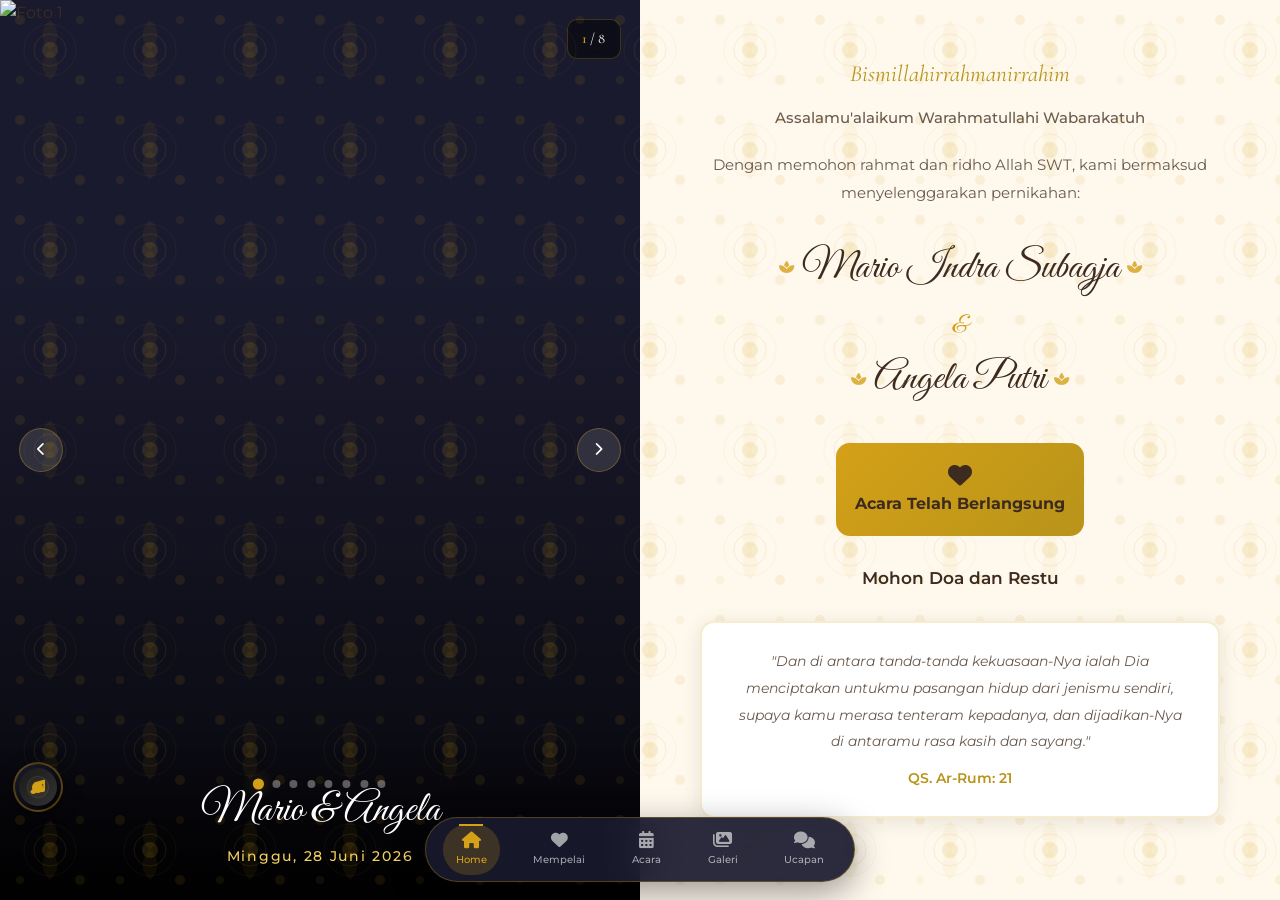
==== commit 4b795e36: "Pesan pembaruan Anda di sini" ====
--- a/dashboard.html
+++ b/dashboard.html
@@ -2,48 +2,39 @@
 <html lang="id">
   <head>
     <meta charset="UTF-8" />
-    <meta name="viewport" content="width=device-width, initial-scale=1.0" />
+    <meta name="viewport" content="width=device-width, initial-scale=1.0, maximum-scale=1.0, user-scalable=yes, viewport-fit=cover" />
     <title>Undangan Pernikahan - Mario & Angela</title>
     <link rel="preconnect" href="https://fonts.googleapis.com" />
     <link rel="preconnect" href="https://fonts.gstatic.com" crossorigin />
-    <link href="https://fonts.googleapis.com/css2?family=Cormorant+Garamond:ital,wght@0,400;0,500;0,600;0,700;1,400;1,500&family=Montserrat:wght@300;400;500;600&display=swap" rel="stylesheet" />
+    <link href="https://fonts.googleapis.com/css2?family=Great+Vibes&family=Cormorant+Garamond:ital,wght@0,400;0,500;0,600;0,700;1,400&family=Montserrat:wght@300;400;500;600&display=swap" rel="stylesheet" />
     <link rel="stylesheet" href="https://cdnjs.cloudflare.com/ajax/libs/font-awesome/6.5.1/css/all.min.css" />
     <link rel="stylesheet" href="style.css" />
   </head>
   <body class="dashboard-page">
-    <!-- Split Screen Container -->
     <div class="split-container">
       <!-- LEFT SIDE - SLIDESHOW -->
       <aside class="slideshow-panel">
         <div class="slideshow-container" id="slideshow"></div>
 
-        <!-- Navigation Arrows -->
-        <button class="slide-nav slide-prev" id="prevSlide" aria-label="Previous slide">
+        <button class="slide-nav slide-prev" id="prevSlide" aria-label="Previous">
           <i class="fa-solid fa-chevron-left"></i>
         </button>
-        <button class="slide-nav slide-next" id="nextSlide" aria-label="Next slide">
+        <button class="slide-nav slide-next" id="nextSlide" aria-label="Next">
           <i class="fa-solid fa-chevron-right"></i>
         </button>
 
-        <!-- Dots Navigation -->
         <div class="slide-dots" id="slideDots"></div>
-
-        <!-- Slide Counter -->
         <div class="slide-counter" id="slideCounter"><span class="current">1</span> / <span class="total">8</span></div>
 
-        <!-- INFO OVERLAY -->
         <div class="slideshow-info">
           <h2 class="info-names">Mario & Angela</h2>
           <p class="info-date">Minggu, 28 Juni 2026</p>
         </div>
-
-        <!-- Overlay -->
-        <div class="slideshow-overlay"></div>
       </aside>
 
       <!-- RIGHT SIDE - SCROLLABLE CONTENT -->
       <main class="content-panel" id="contentPanel">
-        <!-- SECTION 1: HOME -->
+        <!-- SECTION HOME -->
         <section class="section section-home" id="home">
           <div class="section-inner">
             <div class="home-header reveal">
@@ -55,15 +46,17 @@
               <p>Dengan memohon rahmat dan ridho Allah SWT, kami bermaksud menyelenggarakan pernikahan:</p>
             </div>
 
-            <div class="home-couple reveal reveal-delay-2">
-              <div class="couple-name-item">
-                <span class="flower-icon"><i class="fa-solid fa-spa"></i></span>
-                <span class="name-text">Mario Indra Subagja</span>
+            <div class="home-couple-names reveal reveal-delay-2">
+              <div class="couple-name-row">
+                <span class="flower-deco"><i class="fa-solid fa-spa"></i></span>
+                <span class="name-script-large">Mario Indra Subagja</span>
+                <span class="flower-deco"><i class="fa-solid fa-spa"></i></span>
               </div>
               <span class="couple-ampersand">&</span>
-              <div class="couple-name-item">
-                <span class="flower-icon"><i class="fa-solid fa-spa"></i></span>
-                <span class="name-text">Angela Putri</span>
+              <div class="couple-name-row">
+                <span class="flower-deco"><i class="fa-solid fa-spa"></i></span>
+                <span class="name-script-large">Angela Putri</span>
+                <span class="flower-deco"><i class="fa-solid fa-spa"></i></span>
               </div>
             </div>
 
@@ -99,16 +92,18 @@
           </div>
         </section>
 
-        <!-- SECTION 2: MEMPELAI (VERTICAL LAYOUT) -->
+        <!-- SECTION MEMPELAI -->
         <section class="section section-couple" id="couple">
           <div class="section-inner">
             <h2 class="section-title reveal">Mempelai</h2>
 
-            <!-- Mempelai Pria -->
             <div class="couple-vertical reveal reveal-delay-1">
-              <h3 class="couple-name">MARIO INDRA SUBAGJA</h3>
-              <p class="couple-parents">Putra dari</p>
-              <p class="couple-parents">Bapak Hendra Subagja <span class="ampersand">&</span> Ibu Dewi Sartika</p>
+              <div class="couple-name-wrapper">
+                <span class="flower-deco"><i class="fa-solid fa-spa"></i></span>
+                <h3 class="couple-name-script">Mario Indra Subagja</h3>
+                <span class="flower-deco"><i class="fa-solid fa-spa"></i></span>
+              </div>
+              <p class="couple-parents">Putra dari Bapak Hendra Subagja <span class="ampersand">&</span> Ibu Dewi Sartika</p>
               <p class="couple-sibling">Anak ke-1 dari 2 bersaudara</p>
               <div class="couple-photo-wrapper">
                 <div class="couple-photo">
@@ -117,16 +112,17 @@
               </div>
             </div>
 
-            <!-- Flower Divider -->
             <div class="couple-divider reveal reveal-delay-2">
-              <i class="fa-solid fa-spa"></i>
-            </div>
-
-            <!-- Mempelai Wanita -->
+              <i class="fa-solid fa-heart"></i>
+            </div>
+
             <div class="couple-vertical reveal reveal-delay-3">
-              <h3 class="couple-name">ANGELA PUTRI</h3>
-              <p class="couple-parents">Putri dari</p>
-              <p class="couple-parents">Bapak Budiman <span class="ampersand">&</span> Ibu Ratna Sari</p>
+              <div class="couple-name-wrapper">
+                <span class="flower-deco"><i class="fa-solid fa-spa"></i></span>
+                <h3 class="couple-name-script">Angela Putri</h3>
+                <span class="flower-deco"><i class="fa-solid fa-spa"></i></span>
+              </div>
+              <p class="couple-parents">Putri dari Bapak Budiman <span class="ampersand">&</span> Ibu Ratna Sari</p>
               <p class="couple-sibling">Anak ke-1 dari 2 bersaudara</p>
               <div class="couple-photo-wrapper">
                 <div class="couple-photo">
@@ -137,44 +133,44 @@
           </div>
         </section>
 
-        <!-- SECTION 3: ACARA -->
+        <!-- SECTION ACARA -->
         <section class="section section-events" id="events">
           <div class="section-inner">
             <h2 class="section-title reveal">Jadwal Acara</h2>
 
             <div class="events-grid">
-              <!-- Akad Nikah -->
               <div class="event-card reveal reveal-delay-1">
+                <div class="card-flower-decor top-right"><i class="fa-solid fa-spa"></i></div>
                 <div class="event-icon">
                   <i class="fa-solid fa-mosque"></i>
                 </div>
                 <h3 class="event-name">Akad Nikah</h3>
                 <div class="event-detail">
                   <p><i class="fa-regular fa-calendar"></i> Minggu</p>
-                  <p class="event-date">28 Juni 2026</p>
+                  <p class="event-date-bold">28 Juni 2026</p>
                   <p><i class="fa-regular fa-clock"></i> 06:00 - 10:00 WIB</p>
                   <p><i class="fa-solid fa-location-dot"></i> Gedung Serbaguna Jakarta</p>
                 </div>
-                <div class="event-dress"><i class="fa-solid fa-shirt"></i> Busana Muslim / Sopan</div>
+                <div class="event-dresscode"><i class="fa-solid fa-shirt"></i> Busana Muslim / Sopan</div>
                 <a href="https://calendar.google.com/calendar/render?action=TEMPLATE&text=Akad+Nikah+Mario+%26+Angela&dates=20260628T010000Z/20260628T030000Z" target="_blank" class="btn-secondary">
                   <i class="fa-regular fa-calendar-plus"></i>
                   <span>Google Calendar</span>
                 </a>
               </div>
 
-              <!-- Resepsi -->
               <div class="event-card reveal reveal-delay-2">
+                <div class="card-flower-decor top-right"><i class="fa-solid fa-spa"></i></div>
                 <div class="event-icon">
                   <i class="fa-solid fa-champagne-glasses"></i>
                 </div>
                 <h3 class="event-name">Resepsi</h3>
                 <div class="event-detail">
                   <p><i class="fa-regular fa-calendar"></i> Minggu</p>
-                  <p class="event-date">28 Juni 2026</p>
+                  <p class="event-date-bold">28 Juni 2026</p>
                   <p><i class="fa-regular fa-clock"></i> 10:00 - Selesai WIB</p>
                   <p><i class="fa-solid fa-location-dot"></i> Gedung Serbaguna Jakarta</p>
                 </div>
-                <div class="event-dress"><i class="fa-solid fa-shirt"></i> Busana Muslim / Sopan</div>
+                <div class="event-dresscode"><i class="fa-solid fa-shirt"></i> Busana Muslim / Sopan</div>
                 <a href="https://calendar.google.com/calendar/render?action=TEMPLATE&text=Resepsi+Pernikahan+Mario+%26+Angela&dates=20260628T030000Z/20260628T070000Z" target="_blank" class="btn-secondary">
                   <i class="fa-regular fa-calendar-plus"></i>
                   <span>Google Calendar</span>
@@ -184,22 +180,21 @@
           </div>
         </section>
 
-        <!-- SECTION 4: GALLERY (MASONRY) -->
+        <!-- SECTION GALERI -->
         <section class="section section-gallery" id="gallery">
           <div class="section-inner">
             <h2 class="section-title reveal">Galeri Foto</h2>
-
             <div class="gallery-masonry reveal reveal-delay-1" id="galleryGrid"></div>
           </div>
         </section>
 
-        <!-- SECTION 5: RSVP & UCAPAN -->
+        <!-- SECTION RSVP -->
         <section class="section section-rsvp" id="rsvp">
           <div class="section-inner">
             <h2 class="section-title reveal">Ucapan & Konfirmasi</h2>
 
-            <!-- RSVP Form -->
             <form class="rsvp-form reveal reveal-delay-1" id="rsvpForm">
+              <div class="card-flower-decor top-right"><i class="fa-solid fa-spa"></i></div>
               <div class="form-group">
                 <input type="text" id="guestName" name="guestName" placeholder=" " required minlength="3" />
                 <label for="guestName">Nama Lengkap</label>
@@ -226,20 +221,21 @@
               </button>
             </form>
 
-            <!-- Wishes List -->
             <div class="wishes-container reveal reveal-delay-2">
+              <div class="card-flower-decor top-right"><i class="fa-solid fa-spa"></i></div>
               <h3 class="wishes-title">Ucapan Terbaru</h3>
               <div class="wishes-list" id="wishesList"></div>
             </div>
           </div>
         </section>
 
-        <!-- SECTION 6: LOCATION -->
+        <!-- SECTION LOKASI -->
         <section class="section section-location" id="location">
           <div class="section-inner">
             <h2 class="section-title reveal">Lokasi Acara</h2>
 
             <div class="location-card reveal reveal-delay-1">
+              <div class="card-flower-decor top-right"><i class="fa-solid fa-spa"></i></div>
               <div class="location-address">
                 <h3><i class="fa-solid fa-map-marker-alt"></i> Gedung Serbaguna Jakarta</h3>
                 <p>Jl. Gatot Subroto No. 123<br />Jakarta Selatan<br />DKI Jakarta</p>
@@ -298,7 +294,7 @@
       </button>
     </div>
 
-    <!-- Audio Element -->
+    <!-- Audio -->
     <audio id="bgMusic" loop>
       <source src="https://www.soundhelix.com/examples/mp3/SoundHelix-Song-1.mp3" type="audio/mpeg" />
     </audio>
@@ -311,13 +307,13 @@
       <button class="lightbox-nav lightbox-prev" id="lightboxPrev">
         <i class="fa-solid fa-chevron-left"></i>
       </button>
-      <img src="" alt="Gallery Image" id="lightboxImg" />
+      <img src="" alt="Gallery" id="lightboxImg" />
       <button class="lightbox-nav lightbox-next" id="lightboxNext">
         <i class="fa-solid fa-chevron-right"></i>
       </button>
     </div>
 
-    <!-- BOTTOM NAVIGATION -->
+    <!-- Bottom Navigation -->
     <nav class="bottom-nav" id="bottomNav">
       <a href="#home" class="nav-item active" data-target="home">
         <i class="fa-solid fa-house"></i>
--- a/style.css
+++ b/style.css
@@ -1,35 +1,40 @@
 /* ========================================
-   CSS VARIABLES
+   CSS VARIABLES - NEW COLOR PALETTE
 ======================================== */
 :root {
-  --gold: #d4af37;
-  --gold-light: #f4e4ba;
-  --gold-dark: #aa8c2c;
-  --gold-glow: rgba(212, 175, 55, 0.3);
-
-  --blush: #f5e6e8;
-  --blush-dark: #f0d4d4;
-  --cream: #f9f6f0;
-  --cream-dark: #f0ebe0;
-
+  --gold: #d4a017;
+  --gold-light: #f5d060;
+  --gold-dark: #b8941a;
+  --gold-glow: rgba(212, 160, 23, 0.35);
+
+  --cream: #fef8ed;
+  --cream-warm: #fdf3e3;
   --white: #ffffff;
-  --charcoal: #2c2c2c;
-  --gray: #666666;
-  --gray-light: #999999;
-  --dark: #1a1a1a;
-
-  --shadow-soft: 0 4px 20px rgba(0, 0, 0, 0.08);
-  --shadow-medium: 0 8px 30px rgba(0, 0, 0, 0.12);
-  --shadow-gold: 0 4px 20px rgba(212, 175, 55, 0.25);
-
-  --radius-sm: 8px;
-  --radius-md: 12px;
-  --radius-lg: 16px;
-  --radius-xl: 24px;
+
+  --dark-text: #3d2b1f;
+  --brown-warm: #5c4033;
+  --gray: #6b5b4f;
+  --gray-light: #9a8b7a;
+
+  --dark-bg: #1a1a2e;
+  --dark-deeper: #0a0a15;
+
+  --shadow-soft: 0 4px 20px rgba(61, 43, 31, 0.1);
+  --shadow-medium: 0 8px 30px rgba(61, 43, 31, 0.15);
+  --shadow-gold: 0 4px 20px rgba(212, 160, 23, 0.3);
+
+  --radius-sm: 10px;
+  --radius-md: 14px;
+  --radius-lg: 18px;
+  --radius-xl: 26px;
 
   --transition-fast: 0.2s ease;
   --transition-normal: 0.3s ease;
   --transition-slow: 0.5s ease;
+
+  --font-script: "Great Vibes", cursive;
+  --font-serif: "Cormorant Garamond", serif;
+  --font-sans: "Montserrat", sans-serif;
 }
 
 /* ========================================
@@ -48,11 +53,18 @@
 }
 
 body {
-  font-family: "Montserrat", sans-serif;
+  font-family: var(--font-sans);
   font-weight: 400;
   line-height: 1.6;
-  color: var(--charcoal);
+  color: var(--dark-text);
   background-color: var(--white);
+  overflow-x: hidden;
+  -webkit-overflow-x: hidden;
+}
+
+html,
+body {
+  max-width: 100vw;
   overflow-x: hidden;
 }
 
@@ -62,7 +74,7 @@
 h4,
 h5,
 h6 {
-  font-family: "Cormorant Garamond", serif;
+  font-family: var(--font-serif);
   font-weight: 600;
   line-height: 1.2;
 }
@@ -93,64 +105,141 @@
   font-size: inherit;
 }
 
+/* Script Font Classes */
+.name-script {
+  font-family: var(--font-script);
+  font-size: clamp(2.2rem, 10vw, 4rem);
+  font-weight: 400;
+}
+
+.name-script-large {
+  font-family: var(--font-script);
+  font-size: clamp(1.8rem, 5vw, 2.5rem);
+  font-weight: 400;
+}
+
+.couple-name-script {
+  font-family: var(--font-script);
+  font-size: clamp(1.8rem, 4vw, 2.3rem);
+  font-weight: 400;
+  color: var(--dark-text);
+}
+
 /* ========================================
    COVER PAGE (INDEX.HTML)
 ======================================== */
 .cover-page {
   min-height: 100vh;
-  display: flex;
-  align-items: center;
-  justify-content: center;
-  background: linear-gradient(135deg, var(--blush) 0%, var(--blush-dark) 100%);
+  min-height: 100dvh;
+  display: flex;
+  align-items: center;
+  justify-content: center;
   position: relative;
   overflow: hidden;
-}
-
-/* Flower Decorations SVG */
-.flower-decor {
+  overflow-x: hidden;
+}
+
+/* Background Photo */
+.cover-bg-photo {
+  position: fixed;
+  inset: 0;
+  z-index: 0;
+  background-image: url("https://images.unsplash.com/photo-1519741497674-611481863552?w=1200&h=800&fit=crop");
+  background-size: cover;
+  background-position: center;
+  background-repeat: no-repeat;
+  animation: kenBurnsCover 20s ease-in-out infinite alternate;
+}
+
+@keyframes kenBurnsCover {
+  0% {
+    transform: scale(1);
+  }
+  100% {
+    transform: scale(1.08);
+  }
+}
+
+/* Dark Overlay */
+.cover-overlay {
+  position: fixed;
+  inset: 0;
+  z-index: 1;
+  background: linear-gradient(to top, rgba(26, 26, 46, 0.9) 0%, rgba(26, 26, 46, 0.65) 35%, rgba(26, 26, 46, 0.5) 70%, rgba(26, 26, 46, 0.6) 100%);
+}
+
+/* Particles */
+.particles {
+  position: fixed;
+  inset: 0;
+  z-index: 2;
+  pointer-events: none;
+  overflow: hidden;
+}
+
+.particle {
   position: absolute;
-  width: 250px;
-  height: 250px;
-  background-size: contain;
-  background-repeat: no-repeat;
-  opacity: 0.7;
-  pointer-events: none;
-  z-index: 1;
-}
-
-.flower-top-left {
-  top: -30px;
-  left: -30px;
-  background-image: url("data:image/svg+xml,%3Csvg xmlns='http://www.w3.org/2000/svg' viewBox='0 0 200 200'%3E%3Cg fill='%23D4AF37' opacity='0.4'%3E%3Cpath d='M100 20c-15 30-5 60 20 80-25-5-55 5-80 30 30-15 60-5 80 20-5-25 5-55 30-80-15 30-5 60 20 80-25-5-55 5-80 30 30-15 60-5 80 20'/%3E%3Ccircle cx='100' cy='100' r='15'/%3E%3C/g%3E%3C/svg%3E");
-  transform: rotate(-15deg);
-}
-
-.flower-bottom-right {
-  bottom: -30px;
-  right: -30px;
-  background-image: url("data:image/svg+xml,%3Csvg xmlns='http://www.w3.org/2000/svg' viewBox='0 0 200 200'%3E%3Cg fill='%23D4AF37' opacity='0.4'%3E%3Cpath d='M100 20c-15 30-5 60 20 80-25-5-55 5-80 30 30-15 60-5 80 20-5-25 5-55 30-80-15 30-5 60 20 80-25-5-55 5-80 30 30-15 60-5 80 20'/%3E%3Ccircle cx='100' cy='100' r='15'/%3E%3C/g%3E%3C/svg%3E");
-  transform: rotate(165deg);
-}
-
+  background: var(--gold);
+  border-radius: 50%;
+  opacity: 0;
+  animation: particleFade 6s ease-in-out infinite;
+  box-shadow:
+    0 0 10px var(--gold),
+    0 0 20px var(--gold-light);
+}
+
+@keyframes particleFade {
+  0%,
+  100% {
+    opacity: 0;
+    transform: scale(0);
+  }
+  20% {
+    opacity: 1;
+    transform: scale(1);
+  }
+  80% {
+    opacity: 1;
+    transform: scale(1);
+  }
+  100% {
+    opacity: 0;
+    transform: scale(0);
+  }
+}
+
+/* Glass Card */
+.glass-card {
+  background: rgba(26, 26, 46, 0.55);
+  backdrop-filter: blur(15px);
+  -webkit-backdrop-filter: blur(15px);
+  border: 2px solid rgba(212, 160, 23, 0.35);
+  border-radius: var(--radius-xl);
+  box-shadow:
+    0 10px 40px rgba(0, 0, 0, 0.5),
+    0 0 60px rgba(212, 160, 23, 0.2);
+}
+
+/* Cover Container */
 .cover-container {
   position: relative;
   z-index: 10;
   text-align: center;
-  padding: 2rem;
+  padding: 1.5rem;
   width: 100%;
-  max-width: 500px;
+  max-width: 480px;
   margin: auto;
 }
 
 .cover-content {
-  padding: 3rem 2.5rem;
-  animation: fadeSlideUp 1s ease-out forwards;
-}
-
-@keyframes fadeSlideUp {
+  padding: 2.5rem 2rem;
+  animation: fadeInUp 1s ease-out forwards;
+}
+
+@keyframes fadeInUp {
   from {
     opacity: 0;
-    transform: translateY(40px);
+    transform: translateY(30px);
   }
   to {
     opacity: 1;
@@ -158,39 +247,62 @@
   }
 }
 
-.cover-save-date {
+.cover-subtitle {
   font-size: 12px;
-  letter-spacing: 4px;
+  letter-spacing: 5px;
   text-transform: uppercase;
-  color: var(--gray);
+  color: var(--gold-light);
+  margin-bottom: 1.25rem;
+  font-weight: 600;
+}
+
+.cover-names {
+  display: flex;
+  flex-direction: column;
+  align-items: center;
+  gap: 0.2rem;
+  margin-bottom: 1.25rem;
+}
+
+.name-ampersand {
+  font-family: var(--font-script);
+  font-size: clamp(1.5rem, 5vw, 2rem);
+  color: var(--gold);
+  margin: 0.2rem 0;
+}
+
+.cover-date {
+  display: flex;
+  align-items: center;
+  justify-content: center;
+  gap: 0.3rem;
   margin-bottom: 1.5rem;
-  font-weight: 500;
-}
-
-.cover-names {
-  font-size: clamp(2.5rem, 8vw, 4rem);
-  font-weight: 700;
-  color: var(--charcoal);
-  margin-bottom: 1rem;
-  letter-spacing: 0.05em;
-}
-
-.cover-date {
-  font-family: "Cormorant Garamond", serif;
-  font-size: clamp(2rem, 6vw, 3rem);
+}
+
+.date-day,
+.date-month,
+.date-year {
+  font-family: var(--font-serif);
+  font-size: clamp(2.2rem, 8vw, 3.2rem);
   font-weight: 700;
   color: var(--gold);
+}
+
+.date-separator {
+  color: var(--gold-light);
+  font-size: 1.8rem;
+  font-weight: 300;
+  opacity: 0.6;
+}
+
+.cover-details {
   margin-bottom: 1.5rem;
-}
-
-.cover-details {
-  margin-bottom: 2rem;
 }
 
 .cover-time,
 .cover-location {
   font-size: 0.95rem;
-  color: var(--gray);
+  color: rgba(255, 255, 255, 0.92);
   margin-bottom: 0.5rem;
   display: flex;
   align-items: center;
@@ -202,6 +314,7 @@
 .cover-location i {
   color: var(--gold);
   font-size: 0.9rem;
+  width: 18px;
 }
 
 .cover-divider {
@@ -209,31 +322,31 @@
   align-items: center;
   justify-content: center;
   gap: 1rem;
-  margin-bottom: 2rem;
+  margin-bottom: 1.5rem;
 }
 
 .divider-line {
-  width: 40px;
+  width: 45px;
   height: 1px;
-  background: var(--gold);
+  background: linear-gradient(to right, transparent, var(--gold), transparent);
 }
 
 .divider-icon {
   color: var(--gold);
-  font-size: 1rem;
+  font-size: 1.1rem;
 }
 
 .btn-open-invitation {
   display: inline-flex;
   align-items: center;
   gap: 0.75rem;
-  padding: 1rem 2.5rem;
+  padding: 1rem 2.2rem;
   background: linear-gradient(135deg, var(--gold) 0%, var(--gold-dark) 100%);
-  color: #000;
+  color: var(--dark-text);
   font-size: 0.95rem;
-  font-weight: 600;
+  font-weight: 700;
   border-radius: 50px;
-  box-shadow: var(--shadow-gold);
+  box-shadow: 0 5px 25px rgba(212, 160, 23, 0.4);
   transition: all var(--transition-normal);
   position: relative;
   overflow: hidden;
@@ -256,7 +369,7 @@
 
 .btn-open-invitation:hover {
   transform: translateY(-3px);
-  box-shadow: 0 8px 25px rgba(212, 175, 55, 0.4);
+  box-shadow: 0 8px 30px rgba(212, 160, 23, 0.5);
 }
 
 /* ========================================
@@ -274,14 +387,15 @@
 }
 
 /* ========================================
-   SLIDESHOW PANEL (LEFT SIDE)
+   SLIDESHOW PANEL (LEFT - STICKY)
 ======================================== */
 .slideshow-panel {
   width: 50%;
   height: 100vh;
-  position: relative;
+  position: sticky;
+  top: 0;
   flex-shrink: 0;
-  background: var(--dark);
+  background: var(--dark-bg);
   overflow: hidden;
 }
 
@@ -319,22 +433,22 @@
   }
 }
 
-.slideshow-overlay {
+.slide::after {
+  content: "";
   position: absolute;
   inset: 0;
-  background: linear-gradient(to top, rgba(0, 0, 0, 0.7) 0%, transparent 50%);
-  z-index: 2;
+  background: linear-gradient(to top, rgba(0, 0, 0, 0.75) 0%, rgba(0, 0, 0, 0.3) 40%, transparent 70%);
 }
 
 .slide-nav {
   position: absolute;
   top: 50%;
   transform: translateY(-50%);
-  width: 45px;
-  height: 45px;
-  background: rgba(255, 255, 255, 0.1);
+  width: 44px;
+  height: 44px;
+  background: rgba(255, 255, 255, 0.12);
   backdrop-filter: blur(10px);
-  border: 1px solid rgba(212, 175, 55, 0.3);
+  border: 1.5px solid rgba(212, 160, 23, 0.35);
   border-radius: 50%;
   color: var(--white);
   font-size: 0.85rem;
@@ -346,15 +460,16 @@
 }
 
 .slide-nav:hover {
-  background: rgba(212, 175, 55, 0.2);
+  background: rgba(212, 160, 23, 0.25);
   border-color: var(--gold);
+  transform: translateY(-50%) scale(1.08);
 }
 
 .slide-prev {
-  left: 1.5rem;
+  left: 1.2rem;
 }
 .slide-next {
-  right: 1.5rem;
+  right: 1.2rem;
 }
 
 .slide-dots {
@@ -370,7 +485,7 @@
 .slide-dot {
   width: 8px;
   height: 8px;
-  background: rgba(255, 255, 255, 0.3);
+  background: rgba(255, 255, 255, 0.35);
   border-radius: 50%;
   cursor: pointer;
   transition: all var(--transition-normal);
@@ -379,21 +494,22 @@
 
 .slide-dot.active {
   background: var(--gold);
-  transform: scale(1.3);
+  transform: scale(1.4);
+  box-shadow: 0 0 10px var(--gold-glow);
 }
 
 .slide-counter {
   position: absolute;
-  top: 1.5rem;
-  right: 1.5rem;
-  font-family: "Cormorant Garamond", serif;
-  font-size: 0.95rem;
+  top: 1.2rem;
+  right: 1.2rem;
+  font-family: var(--font-serif);
+  font-size: 0.9rem;
   color: var(--white);
-  background: rgba(0, 0, 0, 0.4);
+  background: rgba(0, 0, 0, 0.45);
   backdrop-filter: blur(10px);
-  padding: 0.5rem 1rem;
+  padding: 0.45rem 0.9rem;
   border-radius: var(--radius-sm);
-  border: 1px solid rgba(212, 175, 55, 0.2);
+  border: 1px solid rgba(212, 160, 23, 0.25);
   z-index: 10;
 }
 
@@ -407,28 +523,29 @@
   bottom: 0;
   left: 0;
   width: 100%;
-  padding: 4rem 2rem 2rem;
-  background: linear-gradient(to top, rgba(0, 0, 0, 0.9) 0%, transparent 100%);
+  padding: 4rem 1.5rem 2rem;
+  background: linear-gradient(to top, rgba(0, 0, 0, 0.92) 0%, transparent 100%);
   z-index: 5;
   text-align: center;
 }
 
 .slideshow-info .info-names {
-  font-family: "Cormorant Garamond", serif;
-  font-size: clamp(1.75rem, 3.5vw, 2.5rem);
-  font-weight: 700;
+  font-family: var(--font-script);
+  font-size: clamp(1.8rem, 3.5vw, 2.6rem);
+  font-weight: 400;
   margin-bottom: 0.5rem;
   color: var(--white);
 }
 
 .slideshow-info .info-date {
-  font-size: 0.95rem;
-  letter-spacing: 0.1em;
+  font-size: 0.9rem;
+  letter-spacing: 0.12em;
   color: var(--gold-light);
-}
-
-/* ========================================
-   CONTENT PANEL (RIGHT SIDE) - WITH PATTERN
+  font-weight: 500;
+}
+
+/* ========================================
+   CONTENT PANEL (RIGHT) - FLOWER PATTERN
 ======================================== */
 .content-panel {
   width: 50%;
@@ -442,19 +559,19 @@
   position: relative;
 }
 
-/* FLOWER PATTERN BACKGROUND */
+/* FLOWER PATTERN BACKGROUND - JELAS TERLIHAT */
 .content-panel::before {
   content: "";
   position: fixed;
   inset: 0;
-  background-image: url("data:image/svg+xml,%3Csvg xmlns='http://www.w3.org/2000/svg' width='60' height='60' viewBox='0 0 60 60'%3E%3Ccircle cx='30' cy='30' r='8' fill='%23D4AF37' fill-opacity='0.04'/%3E%3Ccircle cx='30' cy='30' r='15' fill='none' stroke='%23D4AF37' stroke-opacity='0.04' stroke-width='0.5'/%3E%3Ccircle cx='30' cy='30' r='22' fill='none' stroke='%23D4AF37' stroke-opacity='0.02' stroke-width='0.3'/%3E%3C/svg%3E");
+  background-image: url("data:image/svg+xml,%3Csvg xmlns='http://www.w3.org/2000/svg' width='100' height='100' viewBox='0 0 100 100'%3E%3Cdefs%3E%3Cpattern id='flower' patternUnits='userSpaceOnUse' width='100' height='100'%3E%3Ccircle cx='50' cy='50' r='8' fill='%23d4a017' fill-opacity='0.15'/%3E%3Ccircle cx='50' cy='50' r='16' fill='none' stroke='%23d4a017' stroke-opacity='0.12' stroke-width='1'/%3E%3Ccircle cx='50' cy='50' r='26' fill='none' stroke='%23d4a017' stroke-opacity='0.08' stroke-width='0.8'/%3E%3Cpath d='M50 20 Q65 35 50 50 Q35 65 50 80 Q65 65 50 50 Q35 35 50 20' fill='%23d4a017' fill-opacity='0.06'/%3E%3Ccircle cx='20' cy='20' r='5' fill='%23d4a017' fill-opacity='0.1'/%3E%3Ccircle cx='80' cy='80' r='5' fill='%23d4a017' fill-opacity='0.1'/%3E%3Ccircle cx='80' cy='20' r='4' fill='%23d4a017' fill-opacity='0.08'/%3E%3Ccircle cx='20' cy='80' r='4' fill='%23d4a017' fill-opacity='0.08'/%3E%3C/pattern%3E%3C/defs%3E%3Crect width='100' height='100' fill='url(%23flower)'/%3E%3C/svg%3E");
   background-repeat: repeat;
   pointer-events: none;
   z-index: 0;
 }
 
 .section {
-  padding: 4rem 2.5rem;
+  padding: 3.5rem 2rem;
   flex-shrink: 0;
   display: flex;
   flex-direction: column;
@@ -464,26 +581,47 @@
 }
 
 .section-inner {
-  max-width: 560px;
+  max-width: 520px;
   margin: 0 auto;
   width: 100%;
 }
 
 .section-title {
-  font-size: clamp(1.75rem, 4vw, 2.25rem);
+  font-size: clamp(1.6rem, 4vw, 2.1rem);
   text-align: center;
-  margin-bottom: 2.5rem;
-  color: var(--charcoal);
+  margin-bottom: 2rem;
+  color: var(--dark-text);
   position: relative;
 }
 
 .section-title::after {
   content: "";
   display: block;
-  width: 50px;
+  width: 55px;
   height: 2px;
   background: linear-gradient(to right, transparent, var(--gold), transparent);
-  margin: 0.75rem auto 0;
+  margin: 0.7rem auto 0;
+}
+
+/* Flower Decoration */
+.flower-deco {
+  color: var(--gold);
+  font-size: 0.85rem;
+  opacity: 0.8;
+}
+
+/* Card Flower Decor */
+.card-flower-decor {
+  position: absolute;
+  color: var(--gold);
+  opacity: 0.25;
+  font-size: 1.2rem;
+  z-index: 2;
+}
+
+.card-flower-decor.top-right {
+  top: 12px;
+  right: 14px;
 }
 
 /* ========================================
@@ -494,68 +632,55 @@
 }
 
 .home-bismillah {
-  font-family: "Cormorant Garamond", serif;
-  font-size: 1.5rem;
+  font-family: var(--font-serif);
+  font-size: 1.45rem;
   color: var(--gold-dark);
-  margin-bottom: 1rem;
+  margin-bottom: 0.8rem;
   font-style: italic;
 }
 
 .home-salam {
-  font-size: 1rem;
+  font-size: 0.95rem;
   color: var(--gray);
-  margin-bottom: 1.5rem;
+  margin-bottom: 1.3rem;
   font-weight: 500;
 }
 
 .home-intro {
-  margin-bottom: 2rem;
+  margin-bottom: 1.8rem;
 }
 
 .home-intro p {
   font-size: 0.95rem;
   color: var(--gray);
-  line-height: 1.8;
-}
-
-.home-couple {
-  margin-bottom: 2.5rem;
-}
-
-.couple-name-item {
-  display: flex;
-  align-items: center;
-  justify-content: center;
-  gap: 0.75rem;
-  margin-bottom: 0.75rem;
-}
-
-.flower-icon {
+  line-height: 1.85;
+}
+
+.home-couple-names {
+  margin-bottom: 2rem;
+}
+
+.couple-name-row {
+  display: flex;
+  align-items: center;
+  justify-content: center;
+  gap: 0.5rem;
+  margin-bottom: 0.4rem;
+}
+
+.couple-ampersand {
+  font-family: var(--font-script);
+  font-size: 1.6rem;
   color: var(--gold);
-  font-size: 0.9rem;
-}
-
-.name-text {
-  font-family: "Cormorant Garamond", serif;
-  font-size: 1.5rem;
-  font-weight: 600;
-  color: var(--charcoal);
-}
-
-.couple-ampersand {
-  font-family: "Cormorant Garamond", serif;
-  font-size: 1.5rem;
-  color: var(--gold);
-  font-style: italic;
-  margin: 0.5rem 0;
-}
-
-/* Countdown */
+  margin: 0.3rem 0;
+}
+
+/* Countdown - IMPROVED */
 .home-countdown {
   display: flex;
   justify-content: center;
-  gap: 0.75rem;
-  margin-bottom: 2rem;
+  gap: 0.7rem;
+  margin-bottom: 1.8rem;
   flex-wrap: wrap;
 }
 
@@ -564,15 +689,22 @@
   flex-direction: column;
   align-items: center;
   background: var(--white);
-  padding: 1.25rem 1rem;
+  padding: 1.15rem 1rem;
   border-radius: var(--radius-md);
   box-shadow: var(--shadow-soft);
-  min-width: 70px;
-  border: 1px solid rgba(212, 175, 55, 0.2);
+  min-width: 72px;
+  border: 2px solid rgba(212, 160, 23, 0.25);
+  transition: all var(--transition-normal);
+}
+
+.countdown-item:hover {
+  transform: scale(1.05);
+  border-color: var(--gold);
+  box-shadow: var(--shadow-gold);
 }
 
 .countdown-value {
-  font-family: "Cormorant Garamond", serif;
+  font-family: var(--font-serif);
   font-size: 2rem;
   font-weight: 700;
   color: var(--gold-dark);
@@ -585,36 +717,38 @@
   text-transform: uppercase;
   letter-spacing: 0.1em;
   margin-top: 0.35rem;
+  font-weight: 500;
 }
 
 .home-restu {
-  margin-bottom: 2rem;
+  margin-bottom: 1.8rem;
 }
 
 .restu-text {
-  font-size: 1.1rem;
-  color: var(--charcoal);
-  font-weight: 500;
+  font-size: 1.05rem;
+  color: var(--dark-text);
+  font-weight: 600;
 }
 
 .home-verse {
   background: var(--white);
-  padding: 1.75rem 2rem;
+  padding: 1.6rem 1.8rem;
   border-radius: var(--radius-md);
   box-shadow: var(--shadow-soft);
-  border: 1px solid rgba(212, 175, 55, 0.15);
+  border: 2px solid rgba(212, 160, 23, 0.2);
+  position: relative;
 }
 
 .home-verse blockquote p {
   font-style: italic;
   color: var(--gray);
-  line-height: 1.8;
+  line-height: 1.85;
   font-size: 0.9rem;
 }
 
 .home-verse cite {
   display: block;
-  margin-top: 1rem;
+  margin-top: 0.85rem;
   font-style: normal;
   color: var(--gold-dark);
   font-weight: 600;
@@ -622,22 +756,22 @@
 }
 
 /* ========================================
-   COUPLE SECTION - VERTICAL LAYOUT
+   COUPLE SECTION
 ======================================== */
 .section-couple {
   text-align: center;
 }
 
 .couple-vertical {
-  margin-bottom: 2rem;
-}
-
-.couple-vertical .couple-name {
-  font-size: 1.4rem;
-  font-weight: 700;
-  color: var(--charcoal);
-  margin-bottom: 0.75rem;
-  letter-spacing: 0.05em;
+  margin-bottom: 1.5rem;
+}
+
+.couple-name-wrapper {
+  display: flex;
+  align-items: center;
+  justify-content: center;
+  gap: 0.5rem;
+  margin-bottom: 0.8rem;
 }
 
 .couple-vertical .couple-parents {
@@ -648,7 +782,7 @@
 
 .couple-vertical .couple-parents .ampersand {
   color: var(--gold);
-  font-family: "Cormorant Garamond", serif;
+  font-family: var(--font-serif);
   font-style: italic;
   font-weight: 600;
 }
@@ -656,7 +790,7 @@
 .couple-vertical .couple-sibling {
   font-size: 0.8rem;
   color: var(--gray-light);
-  margin-bottom: 1.25rem;
+  margin-bottom: 1rem;
 }
 
 .couple-photo-wrapper {
@@ -665,14 +799,20 @@
 }
 
 .couple-photo {
-  width: 130px;
-  height: 130px;
+  width: 125px;
+  height: 125px;
   border-radius: 50%;
   overflow: hidden;
   border: 4px solid var(--gold);
   outline: 2px solid var(--gold-light);
   outline-offset: 4px;
-  box-shadow: 0 5px 20px rgba(212, 175, 55, 0.25);
+  box-shadow: 0 6px 25px rgba(212, 160, 23, 0.3);
+  transition: all var(--transition-normal);
+}
+
+.couple-photo:hover {
+  transform: scale(1.05);
+  box-shadow: 0 8px 35px rgba(212, 160, 23, 0.4);
 }
 
 .couple-photo img {
@@ -683,9 +823,9 @@
 
 .couple-divider {
   color: var(--gold);
-  font-size: 1.25rem;
-  margin: 1.5rem 0;
-  opacity: 0.6;
+  font-size: 1.1rem;
+  margin: 1rem 0;
+  opacity: 0.7;
 }
 
 /* ========================================
@@ -698,46 +838,49 @@
 .events-grid {
   display: grid;
   grid-template-columns: 1fr 1fr;
-  gap: 1.5rem;
+  gap: 1.3rem;
 }
 
 .event-card {
   background: var(--white);
-  padding: 2rem 1.5rem;
+  padding: 1.8rem 1.3rem;
   border-radius: var(--radius-md);
   box-shadow: var(--shadow-soft);
   text-align: center;
   transition: all var(--transition-normal);
-  border: 1px solid rgba(212, 175, 55, 0.15);
+  border: 2px solid rgba(212, 160, 23, 0.2);
+  position: relative;
+  overflow: hidden;
 }
 
 .event-card:hover {
-  transform: translateY(-3px);
+  transform: translateY(-4px);
   box-shadow: var(--shadow-medium);
+  border-color: var(--gold);
 }
 
 .event-icon {
-  width: 60px;
-  height: 60px;
-  margin: 0 auto 1rem;
+  width: 58px;
+  height: 58px;
+  margin: 0 auto 0.9rem;
   background: linear-gradient(135deg, var(--gold) 0%, var(--gold-dark) 100%);
   border-radius: 50%;
   display: flex;
   align-items: center;
   justify-content: center;
   color: var(--white);
-  font-size: 1.35rem;
-  box-shadow: 0 0 15px var(--gold-glow);
+  font-size: 1.3rem;
+  box-shadow: 0 0 18px var(--gold-glow);
 }
 
 .event-name {
-  font-size: 1.25rem;
-  color: var(--charcoal);
-  margin-bottom: 1rem;
+  font-size: 1.2rem;
+  color: var(--dark-text);
+  margin-bottom: 0.9rem;
 }
 
 .event-detail {
-  margin-bottom: 1rem;
+  margin-bottom: 0.9rem;
 }
 
 .event-detail p {
@@ -750,9 +893,9 @@
   gap: 0.4rem;
 }
 
-.event-detail .event-date {
+.event-detail .event-date-bold {
   font-weight: 600;
-  color: var(--charcoal);
+  color: var(--dark-text);
   font-size: 0.95rem;
 }
 
@@ -762,20 +905,21 @@
   width: 14px;
 }
 
-.event-dress {
-  font-size: 0.75rem;
+.event-dresscode {
+  font-size: 0.72rem;
   color: var(--gold-dark);
-  background: rgba(212, 175, 55, 0.1);
-  padding: 0.5rem 1rem;
+  background: rgba(212, 160, 23, 0.12);
+  padding: 0.45rem 0.85rem;
   border-radius: 50px;
-  margin-bottom: 1rem;
+  margin-bottom: 0.9rem;
   display: inline-flex;
   align-items: center;
   gap: 0.4rem;
-}
-
-/* ========================================
-   GALLERY SECTION - MASONRY LAYOUT
+  font-weight: 500;
+}
+
+/* ========================================
+   GALLERY SECTION (MASONRY)
 ======================================== */
 .section-gallery {
   background: transparent;
@@ -783,24 +927,25 @@
 
 .gallery-masonry {
   column-count: 3;
-  column-gap: 1rem;
+  column-gap: 0.85rem;
 }
 
 .gallery-item {
   break-inside: avoid;
-  margin-bottom: 1rem;
+  margin-bottom: 0.85rem;
   position: relative;
   border-radius: var(--radius-md);
   overflow: hidden;
   cursor: pointer;
   box-shadow: var(--shadow-soft);
+  border: 2px solid rgba(212, 160, 23, 0.15);
 }
 
 .gallery-item img {
   width: 100%;
   height: auto;
   display: block;
-  border-radius: var(--radius-md);
+  border-radius: calc(var(--radius-md) - 2px);
   transition: all var(--transition-slow);
 }
 
@@ -811,16 +956,17 @@
   background: rgba(0, 0, 0, 0);
   z-index: 1;
   transition: background var(--transition-normal);
-  border-radius: var(--radius-md);
+  border-radius: calc(var(--radius-md) - 2px);
 }
 
 .gallery-item:hover {
   transform: scale(1.02);
   box-shadow: var(--shadow-medium);
+  border-color: var(--gold);
 }
 
 .gallery-item:hover::before {
-  background: rgba(0, 0, 0, 0.15);
+  background: rgba(0, 0, 0, 0.12);
 }
 
 .gallery-item:hover img {
@@ -836,7 +982,7 @@
   left: 50%;
   transform: translate(-50%, -50%) scale(0);
   color: var(--white);
-  font-size: 1.25rem;
+  font-size: 1.2rem;
   z-index: 2;
   transition: transform var(--transition-normal);
 }
@@ -854,15 +1000,17 @@
 
 .rsvp-form {
   background: var(--white);
-  padding: 2rem;
+  padding: 1.9rem;
   border-radius: var(--radius-md);
   box-shadow: var(--shadow-soft);
-  margin-bottom: 2rem;
-  border: 1px solid rgba(212, 175, 55, 0.15);
+  margin-bottom: 1.8rem;
+  border: 2px solid rgba(212, 160, 23, 0.2);
+  position: relative;
+  overflow: hidden;
 }
 
 .form-group {
-  margin-bottom: 1.5rem;
+  margin-bottom: 1.35rem;
   position: relative;
 }
 
@@ -874,18 +1022,18 @@
   color: var(--gray-light);
   transition: all var(--transition-normal);
   pointer-events: none;
-  padding: 0 0.5rem;
+  padding: 0 0.45rem;
 }
 
 .form-group input,
 .form-group select,
 .form-group textarea {
   width: 100%;
-  padding: 1rem;
-  border: 2px solid #e0e0e0;
+  padding: 1rem 1rem;
+  border: 2px solid rgba(212, 160, 23, 0.25);
   border-radius: var(--radius-sm);
   font-size: 0.95rem;
-  color: var(--charcoal);
+  color: var(--dark-text);
   background: var(--white);
   transition: all var(--transition-normal);
 }
@@ -895,7 +1043,7 @@
 .form-group textarea:focus {
   outline: none;
   border-color: var(--gold);
-  box-shadow: 0 0 0 3px rgba(212, 175, 55, 0.1);
+  box-shadow: 0 0 0 4px rgba(212, 160, 23, 0.12);
 }
 
 .form-group input:focus + label,
@@ -913,7 +1061,7 @@
 
 .form-group textarea {
   resize: vertical;
-  min-height: 100px;
+  min-height: 95px;
 }
 
 .btn-whatsapp {
@@ -924,48 +1072,51 @@
   font-size: 0.95rem;
   font-weight: 600;
   border-radius: var(--radius-sm);
-  box-shadow: 0 4px 15px rgba(37, 211, 102, 0.3);
+  box-shadow: 0 4px 18px rgba(37, 211, 102, 0.35);
   transition: all var(--transition-normal);
   display: flex;
   align-items: center;
   justify-content: center;
-  gap: 0.5rem;
+  gap: 0.55rem;
   border: none;
   cursor: pointer;
 }
 
 .btn-whatsapp:hover {
   transform: translateY(-2px);
-  box-shadow: 0 6px 20px rgba(37, 211, 102, 0.4);
+  box-shadow: 0 6px 22px rgba(37, 211, 102, 0.45);
 }
 
 /* Wishes */
 .wishes-container {
   background: var(--white);
-  padding: 1.5rem;
+  padding: 1.4rem;
   border-radius: var(--radius-md);
   box-shadow: var(--shadow-soft);
-  border: 1px solid rgba(212, 175, 55, 0.15);
+  border: 2px solid rgba(212, 160, 23, 0.2);
+  position: relative;
+  overflow: hidden;
 }
 
 .wishes-title {
   font-size: 1rem;
-  color: var(--charcoal);
-  margin-bottom: 1rem;
-  padding-bottom: 0.75rem;
-  border-bottom: 2px solid var(--cream);
+  color: var(--dark-text);
+  margin-bottom: 0.9rem;
+  padding-bottom: 0.7rem;
+  border-bottom: 2px solid var(--cream-warm);
+  font-weight: 600;
 }
 
 .wishes-list {
-  max-height: 350px;
+  max-height: 330px;
   overflow-y: auto;
 }
 
 .wish-item {
-  padding: 1rem;
+  padding: 0.9rem;
   background: var(--cream);
   border-radius: var(--radius-sm);
-  margin-bottom: 0.75rem;
+  margin-bottom: 0.7rem;
   border-left: 3px solid var(--gold);
 }
 
@@ -973,13 +1124,13 @@
   display: flex;
   justify-content: space-between;
   align-items: center;
-  margin-bottom: 0.5rem;
+  margin-bottom: 0.45rem;
 }
 
 .wish-avatar {
   display: flex;
   align-items: center;
-  gap: 0.5rem;
+  gap: 0.55rem;
 }
 
 .wish-avatar-icon {
@@ -997,7 +1148,7 @@
 
 .wish-name {
   font-weight: 600;
-  color: var(--charcoal);
+  color: var(--dark-text);
   font-size: 0.85rem;
 }
 
@@ -1008,7 +1159,7 @@
 
 .wish-attendance {
   font-size: 0.65rem;
-  padding: 0.2rem 0.6rem;
+  padding: 0.18rem 0.55rem;
   border-radius: 50px;
   font-weight: 500;
 }
@@ -1042,27 +1193,30 @@
 .location-card {
   background: var(--white);
   border-radius: var(--radius-md);
-  border: 1px solid rgba(212, 175, 55, 0.2);
-  padding: 1.75rem;
+  border: 2px solid rgba(212, 160, 23, 0.22);
+  padding: 1.6rem;
   box-shadow: var(--shadow-soft);
+  position: relative;
+  overflow: hidden;
 }
 
 .location-address {
-  margin-bottom: 1.25rem;
+  margin-bottom: 1.1rem;
 }
 
 .location-address h3 {
-  font-size: 1.1rem;
-  color: var(--charcoal);
-  margin-bottom: 0.5rem;
-  display: flex;
-  align-items: center;
-  gap: 0.5rem;
+  font-size: 1.05rem;
+  color: var(--dark-text);
+  margin-bottom: 0.55rem;
+  display: flex;
+  align-items: center;
+  gap: 0.45rem;
 }
 
 .location-address h3 i {
   color: var(--gold);
 }
+
 .location-address p {
   color: var(--gray);
   line-height: 1.8;
@@ -1072,18 +1226,18 @@
 .location-info {
   display: flex;
   flex-wrap: wrap;
-  gap: 0.75rem;
-  margin-bottom: 1.25rem;
+  gap: 0.65rem;
+  margin-bottom: 1.1rem;
 }
 
 .info-item {
   display: flex;
   align-items: center;
   gap: 0.4rem;
-  font-size: 0.8rem;
+  font-size: 0.78rem;
   color: var(--gray);
   background: var(--cream);
-  padding: 0.5rem 0.75rem;
+  padding: 0.45rem 0.75rem;
   border-radius: var(--radius-sm);
 }
 
@@ -1092,7 +1246,7 @@
 }
 
 .location-map {
-  margin-bottom: 1.25rem;
+  margin-bottom: 1.1rem;
   border-radius: var(--radius-md);
   overflow: hidden;
 }
@@ -1101,12 +1255,12 @@
   display: inline-flex;
   align-items: center;
   justify-content: center;
-  gap: 0.5rem;
-  padding: 1rem 2rem;
+  gap: 0.55rem;
+  padding: 0.95rem 1.85rem;
   background: linear-gradient(135deg, var(--gold) 0%, var(--gold-dark) 100%);
-  color: #000;
+  color: var(--dark-text);
   font-size: 0.9rem;
-  font-weight: 600;
+  font-weight: 700;
   border-radius: var(--radius-sm);
   box-shadow: var(--shadow-gold);
   transition: all var(--transition-normal);
@@ -1116,7 +1270,7 @@
 
 .btn-primary:hover {
   transform: translateY(-2px);
-  box-shadow: 0 8px 20px rgba(212, 175, 55, 0.4);
+  box-shadow: 0 6px 22px rgba(212, 160, 23, 0.45);
 }
 
 .btn-full {
@@ -1128,11 +1282,11 @@
   align-items: center;
   justify-content: center;
   gap: 0.4rem;
-  padding: 0.65rem 1.25rem;
+  padding: 0.65rem 1.1rem;
   background: transparent;
   color: var(--gold-dark);
-  font-size: 0.8rem;
-  font-weight: 500;
+  font-size: 0.78rem;
+  font-weight: 600;
   border: 2px solid var(--gold);
   border-radius: var(--radius-sm);
   transition: all var(--transition-normal);
@@ -1148,23 +1302,23 @@
    FOOTER
 ======================================== */
 .dashboard-footer {
-  background: linear-gradient(135deg, var(--dark) 0%, #2a2a2a 100%);
-  padding: 3rem 2rem 7rem 2rem;
+  background: linear-gradient(135deg, var(--dark-bg) 0%, var(--dark-deeper) 100%);
+  padding: 2.5rem 1.5rem 6.5rem 1.5rem;
   text-align: center;
   color: var(--white);
 }
 
 .footer-thanks {
   font-size: 0.95rem;
-  color: rgba(255, 255, 255, 0.8);
-  margin-bottom: 0.5rem;
+  color: rgba(255, 255, 255, 0.85);
+  margin-bottom: 0.45rem;
 }
 
 .footer-names {
-  font-family: "Cormorant Garamond", serif;
+  font-family: var(--font-script);
   font-size: 1.5rem;
   color: var(--gold);
-  margin-bottom: 0.5rem;
+  margin-bottom: 0.45rem;
 }
 
 .footer-year {
@@ -1177,25 +1331,25 @@
 ======================================== */
 .music-player {
   position: fixed;
-  bottom: 6rem;
-  left: 1rem;
+  bottom: 5.5rem;
+  left: 0.8rem;
   z-index: 1000;
 }
 
 .music-btn {
-  width: 52px;
-  height: 52px;
-  background: linear-gradient(135deg, var(--dark) 0%, #000 100%);
+  width: 50px;
+  height: 50px;
+  background: linear-gradient(135deg, var(--dark-bg) 0%, #000 100%);
   border-radius: 50%;
   display: flex;
   align-items: center;
   justify-content: center;
   color: var(--white);
-  box-shadow: 0 4px 15px rgba(0, 0, 0, 0.4);
+  box-shadow: 0 4px 18px rgba(0, 0, 0, 0.45);
   transition: all var(--transition-normal);
   position: relative;
   overflow: hidden;
-  border: 2px solid rgba(212, 175, 55, 0.3);
+  border: 2px solid rgba(212, 160, 23, 0.35);
 }
 
 .vinyl-disc {
@@ -1217,8 +1371,8 @@
 }
 
 .vinyl-center {
-  width: 12px;
-  height: 12px;
+  width: 11px;
+  height: 11px;
   background: var(--gold);
   border-radius: 50%;
   box-shadow: 0 0 8px var(--gold-glow);
@@ -1255,7 +1409,7 @@
 .lightbox {
   position: fixed;
   inset: 0;
-  background: rgba(0, 0, 0, 0.95);
+  background: rgba(0, 0, 0, 0.96);
   z-index: 2000;
   display: flex;
   align-items: center;
@@ -1272,23 +1426,23 @@
 
 .lightbox-close {
   position: absolute;
-  top: 1.5rem;
-  right: 1.5rem;
-  width: 45px;
-  height: 45px;
-  background: rgba(255, 255, 255, 0.1);
+  top: 1.3rem;
+  right: 1.3rem;
+  width: 44px;
+  height: 44px;
+  background: rgba(255, 255, 255, 0.12);
   border-radius: 50%;
   color: var(--white);
-  font-size: 1.1rem;
+  font-size: 1.05rem;
   display: flex;
   align-items: center;
   justify-content: center;
   transition: all var(--transition-normal);
-  border: 1px solid rgba(212, 175, 55, 0.3);
+  border: 1.5px solid rgba(212, 160, 23, 0.35);
 }
 
 .lightbox-close:hover {
-  background: rgba(212, 175, 55, 0.3);
+  background: rgba(212, 160, 23, 0.3);
   transform: rotate(90deg);
 }
 
@@ -1296,9 +1450,9 @@
   position: absolute;
   top: 50%;
   transform: translateY(-50%);
-  width: 45px;
-  height: 45px;
-  background: rgba(255, 255, 255, 0.1);
+  width: 44px;
+  height: 44px;
+  background: rgba(255, 255, 255, 0.12);
   border-radius: 50%;
   color: var(--white);
   font-size: 0.9rem;
@@ -1306,24 +1460,25 @@
   align-items: center;
   justify-content: center;
   transition: all var(--transition-normal);
-  border: 1px solid rgba(212, 175, 55, 0.3);
+  border: 1.5px solid rgba(212, 160, 23, 0.35);
 }
 
 .lightbox-nav:hover {
-  background: rgba(212, 175, 55, 0.3);
-}
+  background: rgba(212, 160, 23, 0.3);
+}
+
 .lightbox-prev {
-  left: 1.5rem;
+  left: 1.3rem;
 }
 .lightbox-next {
-  right: 1.5rem;
+  right: 1.3rem;
 }
 
 .lightbox img {
   max-width: 85%;
   max-height: 85vh;
   border-radius: var(--radius-md);
-  box-shadow: 0 10px 40px rgba(0, 0, 0, 0.5);
+  box-shadow: 0 10px 45px rgba(0, 0, 0, 0.6);
   transform: scale(0.9);
   transition: transform var(--transition-normal);
 }
@@ -1337,21 +1492,21 @@
 ======================================== */
 .bottom-nav {
   position: fixed;
-  bottom: 1.25rem;
+  bottom: 1.1rem;
   left: 50%;
   transform: translateX(-50%);
-  width: 90%;
-  max-width: 450px;
-  background: rgba(0, 0, 0, 0.85);
-  backdrop-filter: blur(20px);
-  -webkit-backdrop-filter: blur(20px);
-  border: 1px solid rgba(212, 175, 55, 0.3);
+  width: 94%;
+  max-width: 430px;
+  background: rgba(26, 26, 46, 0.92);
+  backdrop-filter: blur(22px);
+  -webkit-backdrop-filter: blur(22px);
+  border: 1.5px solid rgba(212, 160, 23, 0.3);
   border-radius: 50px;
   padding: 0.4rem;
   display: flex;
   justify-content: space-around;
   align-items: center;
-  box-shadow: 0 8px 30px rgba(0, 0, 0, 0.3);
+  box-shadow: 0 10px 35px rgba(0, 0, 0, 0.4);
   z-index: 1000;
 }
 
@@ -1359,7 +1514,7 @@
   display: flex;
   flex-direction: column;
   align-items: center;
-  padding: 0.5rem 0.9rem;
+  padding: 0.5rem 0.8rem;
   color: rgba(255, 255, 255, 0.6);
   font-size: 0.6rem;
   font-weight: 500;
@@ -1384,14 +1539,14 @@
   top: 0;
   left: 50%;
   transform: translateX(-50%) scaleX(0);
-  width: 25px;
+  width: 24px;
   height: 2px;
   background: var(--gold);
   transition: transform var(--transition-normal);
 }
 
 .nav-item.active {
-  background: rgba(212, 175, 55, 0.2);
+  background: rgba(212, 160, 23, 0.2);
   color: var(--gold);
 }
 
@@ -1400,11 +1555,11 @@
 }
 
 /* ========================================
-   SCROLL REVEAL ANIMATIONS
+   REVEAL ANIMATIONS
 ======================================== */
 .reveal {
   opacity: 0;
-  transform: translateY(30px);
+  transform: translateY(28px);
   transition: all 0.7s cubic-bezier(0.5, 0, 0, 1);
 }
 
@@ -1414,19 +1569,19 @@
 }
 
 .reveal-delay-1 {
-  transition-delay: 0.1s;
+  transition-delay: 0.08s;
 }
 .reveal-delay-2 {
-  transition-delay: 0.2s;
+  transition-delay: 0.16s;
 }
 .reveal-delay-3 {
-  transition-delay: 0.3s;
+  transition-delay: 0.24s;
 }
 .reveal-delay-4 {
+  transition-delay: 0.32s;
+}
+.reveal-delay-5 {
   transition-delay: 0.4s;
-}
-.reveal-delay-5 {
-  transition-delay: 0.5s;
 }
 
 /* ========================================
@@ -1434,11 +1589,11 @@
 ======================================== */
 .countdown-finished {
   text-align: center;
-  padding: 1.25rem;
+  padding: 1.2rem;
   background: linear-gradient(135deg, var(--gold) 0%, var(--gold-dark) 100%);
   border-radius: var(--radius-md);
-  color: #000;
-  font-weight: 600;
+  color: var(--dark-text);
+  font-weight: 700;
 }
 
 .countdown-finished i {
@@ -1458,7 +1613,7 @@
     width: 60%;
   }
   .section {
-    padding: 3rem 2rem;
+    padding: 2.8rem 1.6rem;
   }
 }
 
@@ -1466,36 +1621,33 @@
   .split-container {
     flex-direction: column;
   }
+
   .slideshow-panel {
     width: 100%;
-    height: 40vh;
-  }
+    height: 36vh;
+    position: relative;
+  }
+
   .content-panel {
     width: 100%;
   }
 
   .section {
-    padding: 2.5rem 1.25rem;
-  }
+    padding: 2rem 1.15rem;
+  }
+
   .section-title {
-    font-size: 1.5rem;
-    margin-bottom: 2rem;
-  }
-
-  .flower-decor {
-    width: 150px;
-    height: 150px;
-  }
-
-  .home-countdown {
-    gap: 0.5rem;
-  }
+    font-size: 1.4rem;
+    margin-bottom: 1.5rem;
+  }
+
   .countdown-item {
     min-width: 60px;
-    padding: 1rem 0.75rem;
-  }
+    padding: 0.9rem 0.75rem;
+  }
+
   .countdown-value {
-    font-size: 1.5rem;
+    font-size: 1.7rem;
   }
 
   .events-grid {
@@ -1508,20 +1660,27 @@
   }
 
   .music-player {
-    bottom: 5.5rem;
-    left: 0.75rem;
-  }
+    bottom: 5rem;
+    left: 0.65rem;
+  }
+
   .music-btn {
-    width: 48px;
-    height: 48px;
+    width: 46px;
+    height: 46px;
   }
 
   .bottom-nav {
-    bottom: 0.75rem;
+    bottom: 0.65rem;
     padding: 0.35rem;
   }
+
   .nav-item {
-    padding: 0.4rem 0.7rem;
+    padding: 0.4rem 0.65rem;
+    font-size: 0.55rem;
+  }
+
+  .nav-item i {
+    font-size: 1rem;
   }
 
   .slide-nav {
@@ -1529,22 +1688,24 @@
     height: 38px;
     font-size: 0.8rem;
   }
+
   .slide-prev {
-    left: 1rem;
+    left: 0.8rem;
   }
   .slide-next {
-    right: 1rem;
+    right: 0.8rem;
   }
 
   .lightbox-nav {
     width: 38px;
     height: 38px;
   }
+
   .lightbox-prev {
-    left: 1rem;
+    left: 0.8rem;
   }
   .lightbox-next {
-    right: 1rem;
+    right: 0.8rem;
   }
 }
 
@@ -1552,21 +1713,27 @@
   .cover-content {
     padding: 2rem 1.5rem;
   }
-  .cover-names {
-    font-size: clamp(1.75rem, 10vw, 2.5rem);
+
+  .name-script {
+    font-size: clamp(1.9rem, 10vw, 2.8rem);
   }
 
   .countdown-item {
-    min-width: 55px;
-    padding: 0.75rem;
-  }
+    min-width: 54px;
+    padding: 0.85rem 0.65rem;
+  }
+
   .countdown-value {
-    font-size: 1.25rem;
+    font-size: 1.55rem;
   }
 
   .couple-photo {
-    width: 110px;
-    height: 110px;
+    width: 105px;
+    height: 105px;
+  }
+
+  .couple-name-script {
+    font-size: 1.6rem;
   }
 }
 
@@ -1585,20 +1752,34 @@
 
 /* Scrollbar */
 .content-panel::-webkit-scrollbar {
-  width: 5px;
-}
+  width: 6px;
+}
+
 .content-panel::-webkit-scrollbar-track {
   background: transparent;
 }
+
 .content-panel::-webkit-scrollbar-thumb {
   background: var(--gold);
   border-radius: 3px;
 }
 
 .wishes-list::-webkit-scrollbar {
-  width: 4px;
-}
+  width: 5px;
+}
+
 .wishes-list::-webkit-scrollbar-thumb {
   background: var(--gold-light);
-  border-radius: 2px;
-}
+  border-radius: 3px;
+}
+
+/* Safe area */
+@supports (padding-bottom: env(safe-area-inset-bottom)) {
+  .bottom-nav {
+    padding-bottom: calc(0.4rem + env(safe-area-inset-bottom));
+  }
+
+  .dashboard-footer {
+    padding-bottom: calc(6.5rem + env(safe-area-inset-bottom));
+  }
+}
